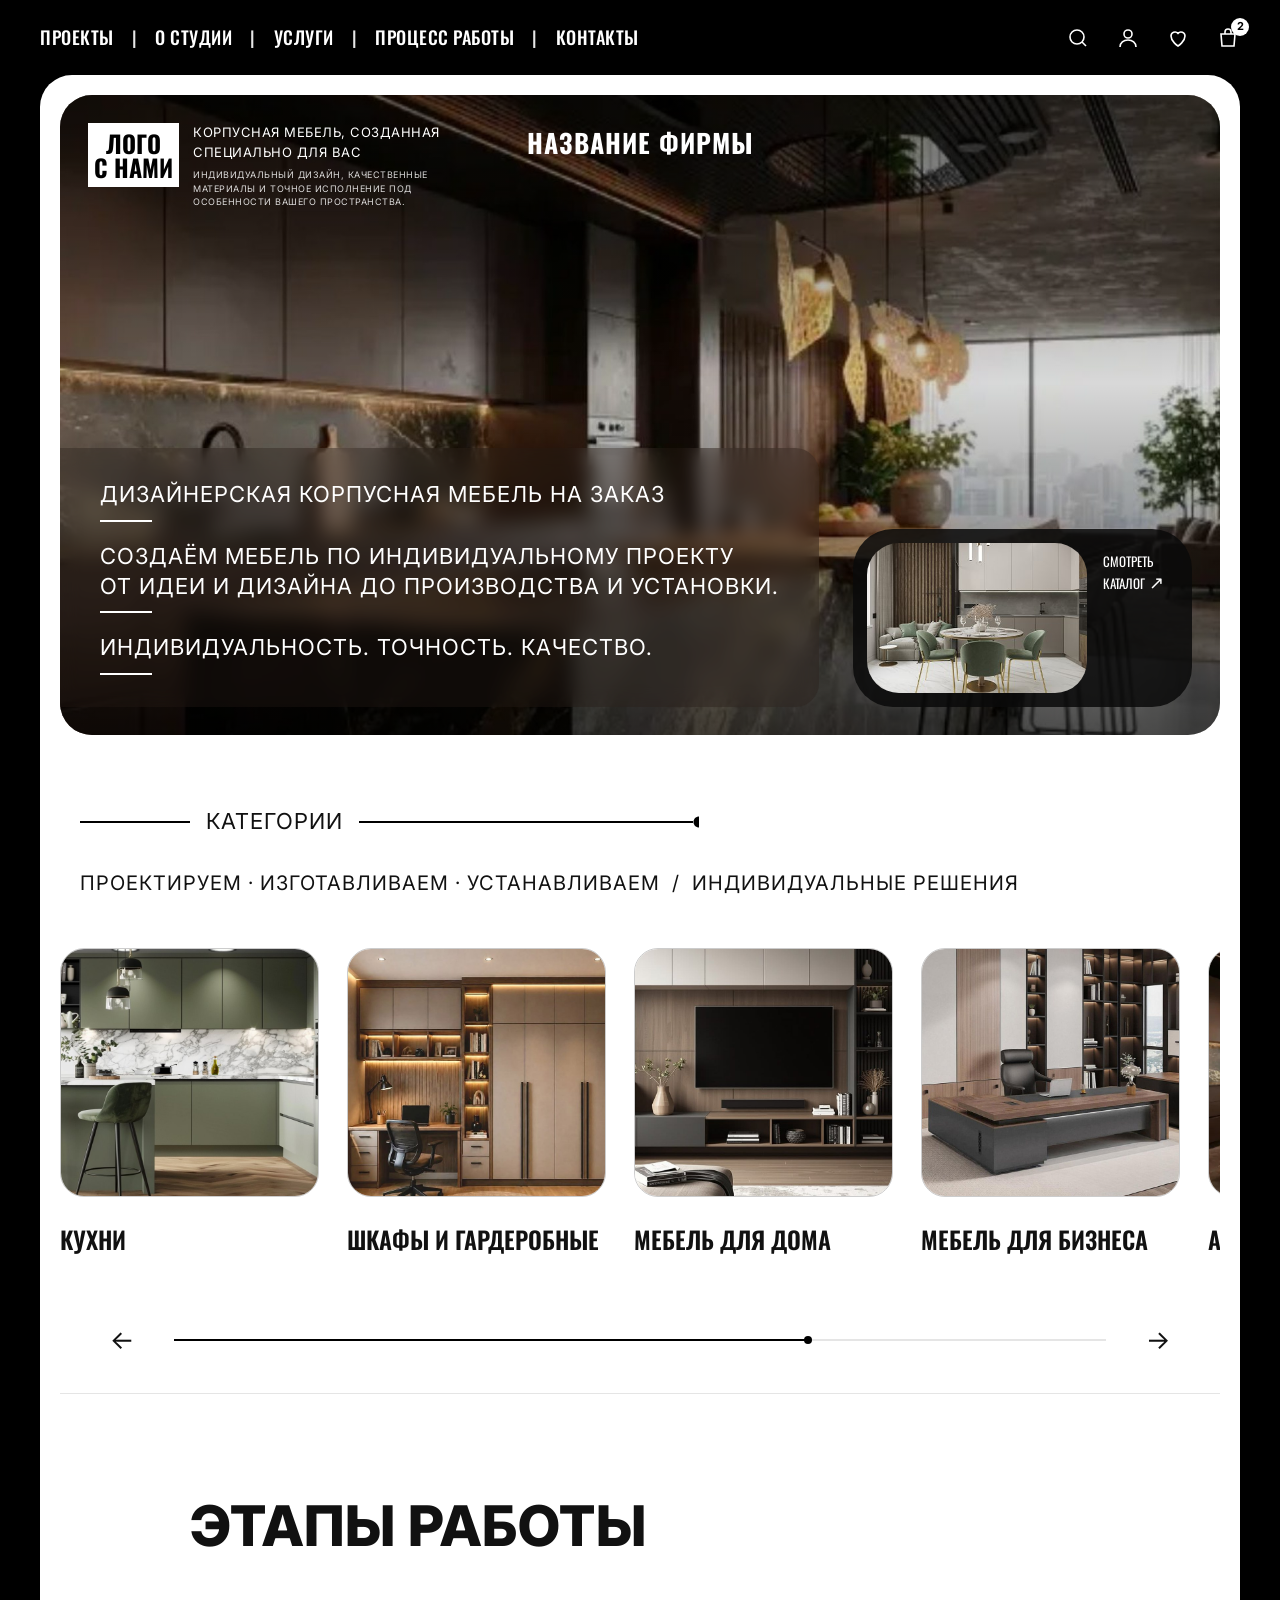
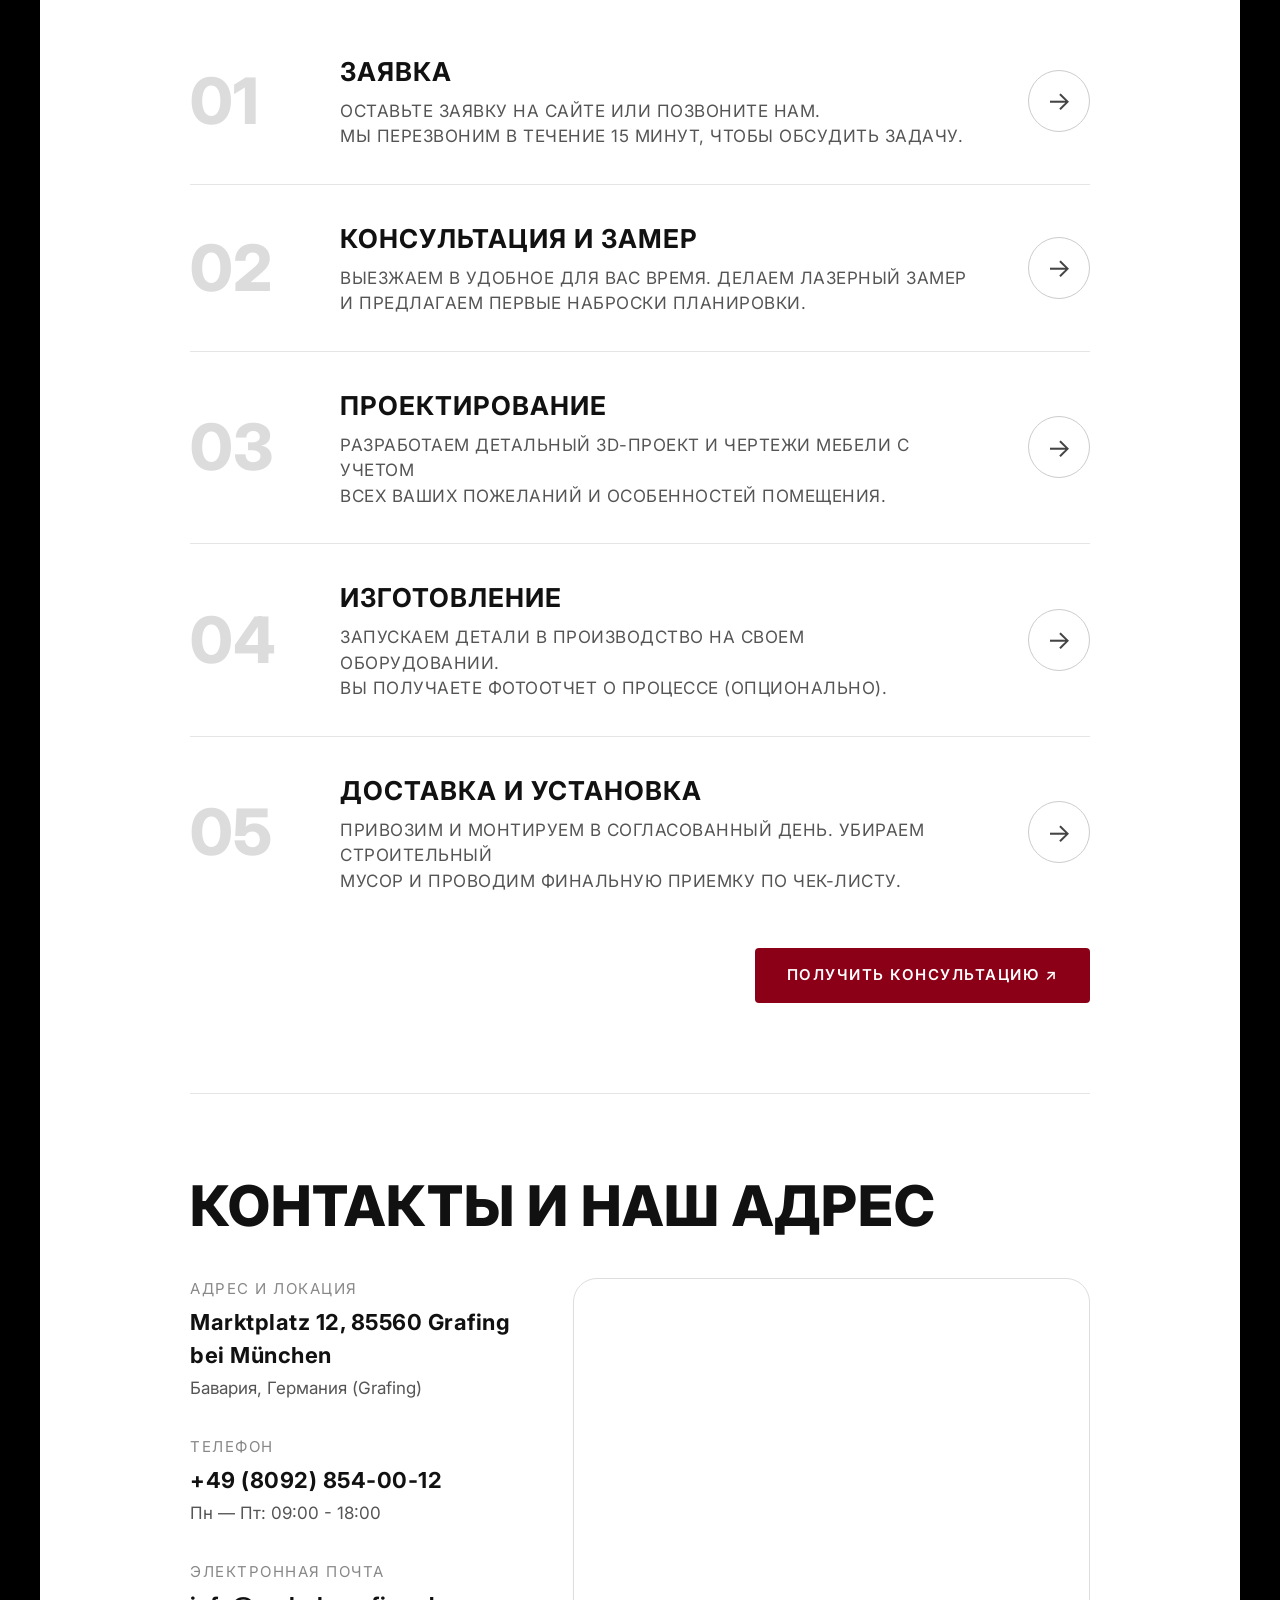
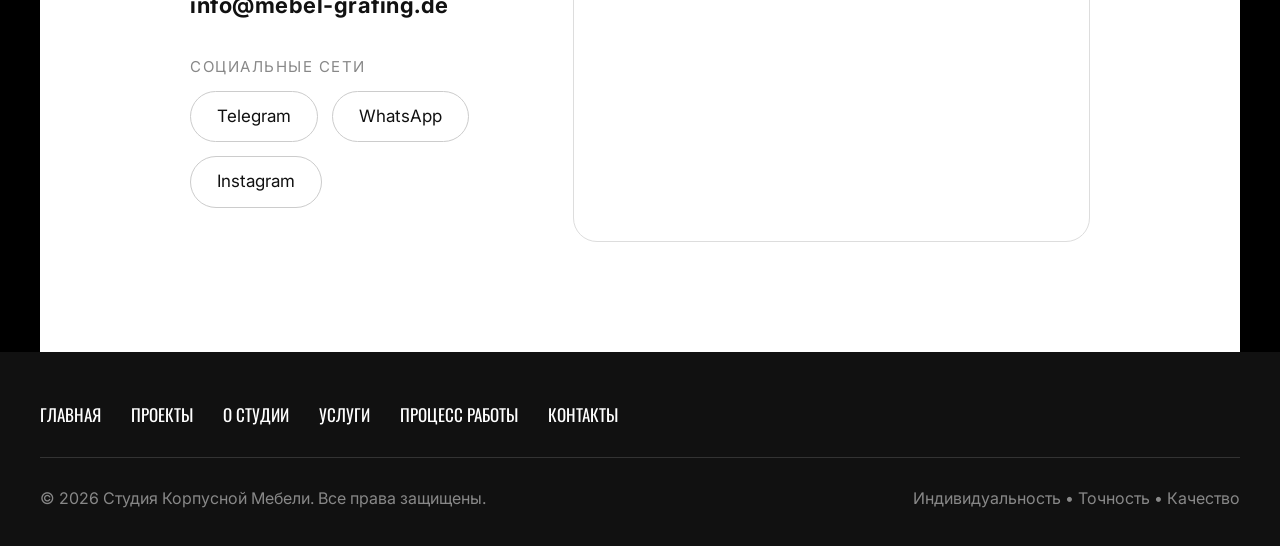
==== index.html @ b0513866 "first commit" ====
<!DOCTYPE html>
<html lang="ru">
<head>
    <meta charset="UTF-8">
    <meta name="viewport" content="width=device-width, initial-scale=1.0">
    <title>Корпусная мебель на заказ | Grafing bei München</title>
    <meta name="description" content="Дизайнерская корпусная мебель на заказ: кухни, шкафы, гардеробные, мебель для дома и бизнеса. Grafing bei München.">

    <link rel="preconnect" href="https://fonts.googleapis.com">
    <link rel="preconnect" href="https://fonts.gstatic.com" crossorigin>
    <link href="https://fonts.googleapis.com/css2?family=Inter:wght@300;400;500;600;700;800&family=Oswald:wght@500;600;700&display=swap" rel="stylesheet">
    <link rel="stylesheet" href="css/style.css">
</head>
<body>

    <!-- ================= ШАПКА ================= -->
    <header class="site-header">
        <div class="site-header__inner">
            <button class="burger" aria-label="Меню"><span></span><span></span><span></span></button>
            <nav class="nav">
                <a href="projects.html">Проекты</a>
                <a href="about.html">О студии</a>
                <a href="services.html">Услуги</a>
                <a href="process.html">Процесс работы</a>
                <a href="contacts.html">Контакты</a>
            </nav>
            <div class="header-icons">
                <a href="#" aria-label="Поиск"><svg viewBox="0 0 24 24" fill="none" stroke="currentColor" stroke-width="1.6"><circle cx="11" cy="11" r="7"/><path d="m20 20-4-4"/></svg></a>
                <a href="#" aria-label="Профиль"><svg viewBox="0 0 24 24" fill="none" stroke="currentColor" stroke-width="1.6"><circle cx="12" cy="8" r="4"/><path d="M4 21c0-4.4 3.6-7 8-7s8 2.6 8 7"/></svg></a>
                <a href="#" aria-label="Избранное"><svg viewBox="0 0 24 24" fill="none" stroke="currentColor" stroke-width="1.6"><path d="M12 20s-7-4.4-7-10a4 4 0 0 1 7-2.6A4 4 0 0 1 19 10c0 5.6-7 10-7 10Z"/></svg></a>
                <a href="#" aria-label="Корзина"><svg viewBox="0 0 24 24" fill="none" stroke="currentColor" stroke-width="1.6"><path d="M5 8h14l-1 12H6L5 8Z"/><path d="M9 8V6a3 3 0 0 1 6 0v2"/></svg><span class="cart-badge">2</span></a>
            </div>
        </div>
    </header>

    <main class="page">
        <div class="page__inner">

            <!-- ================= ГЛАВНЫЙ ЭКРАН ================= -->
            <section class="hero">
                <div class="hero__top">
                    <div class="brand">
                        <div class="logo">Лого<br>с нами</div>
                        <div class="brand__text">
                            Корпусная мебель, созданная специально для вас
                            <small>Индивидуальный дизайн, качественные материалы и точное исполнение под особенности вашего пространства.</small>
                        </div>
                    </div>
                    <div class="company-name">Название фирмы</div>
                    <div></div>
                </div>

                <div class="hero__bottom">
                    <div class="hero__glass">
                        <p>Дизайнерская корпусная мебель на заказ</p>
                        <p>Создаём мебель по индивидуальному проекту<br>от идеи и дизайна до производства и установки.</p>
                        <p>Индивидуальность. Точность. Качество.</p>
                    </div>

                    <a href="projects.html" class="catalog-card">
                        <img src="images/catalog-thumb.jpg" alt="Пример интерьера">
                        <span>Смотреть<br>каталог</span>
                    </a>
                </div>
            </section>

            <!-- ================= КАТЕГОРИИ ================= -->
            <section class="categories" data-slider>
                <div class="categories__head">
                    <div class="categories__label">Категории</div>
                    <div class="categories__slogan">Проектируем · изготавливаем · устанавливаем &nbsp;/&nbsp; индивидуальные решения</div>
                </div>

                <div class="slider">
                    <a href="services.html#kitchens" class="cat-card">
                        <img src="images/cat-kitchens.jpg" alt="Кухни">
                        <h3>Кухни</h3>
                    </a>
                    <a href="services.html#wardrobes" class="cat-card">
                        <img src="images/cat-wardrobes.jpg" alt="Шкафы и гардеробные">
                        <h3>Шкафы и гардеробные</h3>
                    </a>
                    <a href="services.html#home" class="cat-card">
                        <img src="images/cat-home.jpg" alt="Мебель для дома">
                        <h3>Мебель для дома</h3>
                    </a>
                    <a href="services.html#business" class="cat-card">
                        <img src="images/cat-business.jpg" alt="Мебель для бизнеса">
                        <h3>Мебель для бизнеса</h3>
                    </a>
                    <a href="services.html#kitchens" class="cat-card">
                        <img src="images/kitchen-premium.jpg" alt="Авторские кухни">
                        <h3>Авторские кухни</h3>
                    </a>
                    <a href="services.html#wardrobes" class="cat-card">
                        <img src="images/wardrobe-premium.jpg" alt="Гардеробные системы">
                        <h3>Гардеробные системы</h3>
                    </a>
                </div>

                <div class="slider-controls">
                    <button data-prev aria-label="Назад">&larr;</button>
                    <div class="slider-progress"><div class="slider-progress__bar"></div></div>
                    <button data-next aria-label="Вперёд">&rarr;</button>
                </div>
            </section>

            <!-- ================= ЭТАПЫ РАБОТЫ ================= -->
            <section class="steps">
                <h2 class="steps__title">Этапы работы</h2>

                <ol class="steps__list">
                    <li class="step">
                        <button class="step__head">
                            <span class="step__num">01</span>
                            <span class="step__info">
                                <span class="step__title">Заявка</span>
                                <span class="step__text">Оставьте заявку на сайте или позвоните нам.<br>Мы перезвоним в течение 15 минут, чтобы обсудить задачу.</span>
                            </span>
                            <span class="step__arrow">&rarr;</span>
                        </button>
                        <div class="step__more">Уточним, какая мебель нужна, примерные размеры, сроки и бюджет. Можно сразу прислать фото помещения или эскиз.</div>
                    </li>
                    <li class="step">
                        <button class="step__head">
                            <span class="step__num">02</span>
                            <span class="step__info">
                                <span class="step__title">Консультация и замер</span>
                                <span class="step__text">Выезжаем в удобное для вас время. Делаем лазерный замер<br>и предлагаем первые наброски планировки.</span>
                            </span>
                            <span class="step__arrow">&rarr;</span>
                        </button>
                        <div class="step__more">Дизайнер покажет образцы материалов, фасадов и фурнитуры прямо на объекте.</div>
                    </li>
                    <li class="step">
                        <button class="step__head">
                            <span class="step__num">03</span>
                            <span class="step__info">
                                <span class="step__title">Проектирование</span>
                                <span class="step__text">Разработаем детальный 3D-проект и чертежи мебели с учетом<br>всех ваших пожеланий и особенностей помещения.</span>
                            </span>
                            <span class="step__arrow">&rarr;</span>
                        </button>
                        <div class="step__more">Вы получаете визуализацию и точную смету. Стоимость фиксируется в договоре.</div>
                    </li>
                    <li class="step">
                        <button class="step__head">
                            <span class="step__num">04</span>
                            <span class="step__info">
                                <span class="step__title">Изготовление</span>
                                <span class="step__text">Запускаем детали в производство на своем оборудовании.<br>Вы получаете фотоотчет о процессе (опционально).</span>
                            </span>
                            <span class="step__arrow">&rarr;</span>
                        </button>
                        <div class="step__more">Контроль качества осуществляется на каждом этапе производства.</div>
                    </li>
                    <li class="step">
                        <button class="step__head">
                            <span class="step__num">05</span>
                            <span class="step__info">
                                <span class="step__title">Доставка и установка</span>
                                <span class="step__text">Привозим и монтируем в согласованный день. Убираем строительный<br>мусор и проводим финальную приемку по чек-листу.</span>
                            </span>
                            <span class="step__arrow">&rarr;</span>
                        </button>
                        <div class="step__more">После установки — гарантийное обслуживание и регулировка фурнитуры.</div>
                    </li>
                </ol>

                <div class="steps__cta">
                    <a href="#" class="btn" data-modal-open>Получить консультацию ↗</a>
                </div>
            </section>

            <!-- ================= КОНТАКТЫ ================= -->
            <section class="contacts-light">
                <h2 class="steps__title">Контакты и наш адрес</h2>

                <div class="contacts-grid">
                    <div>
                        <div class="contact-item">
                            <div class="contact-item__label">Адрес и локация</div>
                            <div class="contact-item__value">Marktplatz 12, 85560 Grafing bei München</div>
                            <div class="contact-item__sub">Бавария, Германия (Grafing)</div>
                        </div>
                        <div class="contact-item">
                            <div class="contact-item__label">Телефон</div>
                            <a href="tel:+498092854012" class="contact-item__value">+49 (8092) 854-00-12</a>
                            <div class="contact-item__sub">Пн — Пт: 09:00 - 18:00</div>
                        </div>
                        <div class="contact-item">
                            <div class="contact-item__label">Электронная почта</div>
                            <a href="mailto:info@mebel-grafing.de" class="contact-item__value">info@mebel-grafing.de</a>
                        </div>
                        <div class="contact-item">
                            <div class="contact-item__label">Социальные сети</div>
                            <div class="socials">
                                <a href="#" class="social-btn">Telegram</a>
                                <a href="#" class="social-btn">WhatsApp</a>
                                <a href="#" class="social-btn">Instagram</a>
                            </div>
                        </div>
                    </div>

                    <div class="map">
                        <iframe src="https://www.openstreetmap.org/export/embed.html?bbox=11.9580%2C48.0410%2C11.9800%2C48.0500&amp;layer=mapnik&amp;marker=48.0456%2C11.9690" title="Карта: Grafing bei München" loading="lazy"></iframe>
                    </div>
                </div>
            </section>

        </div>
    </main>

    <!-- ================= ПОДВАЛ ================= -->
    <footer class="site-footer">
        <div class="container">
            <nav class="site-footer__nav">
                <a href="index.html">Главная</a>
                <a href="projects.html">Проекты</a>
                <a href="about.html">О студии</a>
                <a href="services.html">Услуги</a>
                <a href="process.html">Процесс работы</a>
                <a href="contacts.html">Контакты</a>
            </nav>
            <div class="site-footer__bottom">
                <span>© <span data-year></span> Студия Корпусной Мебели. Все права защищены.</span>
                <span>Индивидуальность • Точность • Качество</span>
            </div>
        </div>
    </footer>

    <!-- ================= МОДАЛЬНОЕ ОКНО ================= -->
    <div class="modal" id="modal">
        <div class="modal__box">
            <button class="modal__close" aria-label="Закрыть">&times;</button>
            <h2>Получить консультацию</h2>
            <p>Оставьте контакты — перезвоним в течение 15 минут.</p>
            <form class="form">
                <input type="text" name="name" placeholder="Ваше имя" required>
                <input type="tel" name="phone" placeholder="Телефон" required>
                <textarea name="message" placeholder="Что хотите заказать?"></textarea>
                <button type="submit" class="btn">Отправить заявку</button>
                <div class="form__success">Спасибо! Мы скоро свяжемся с вами.</div>
                <div class="form__agree">Нажимая кнопку, вы соглашаетесь на обработку персональных данных.</div>
            </form>
        </div>
    </div>

    <script src="js/main.js"></script>
</body>
</html>
---- css/style.css ----
/* =========================================================
   Корпусная мебель на заказ — общие стили для всех страниц
   ========================================================= */

:root {
    --black: #000000;
    --dark: #111111;
    --dark-2: #1c1c1e;
    --white: #ffffff;
    --bg-light: #f8f8f8;
    --card-gray: #f3f3f3;
    --text: #111111;
    --text-muted: #555555;
    --text-light: #888888;
    --accent: #8b0016;
    --accent-hover: #a5001c;
    --border: #e5e5e5;
    --radius-xl: 32px;
    --radius-lg: 24px;
    --radius-md: 16px;
    --container: 1280px;
    --font-head: 'Oswald', sans-serif;
    --font-body: 'Inter', sans-serif;
}

*,
*::before,
*::after {
    box-sizing: border-box;
    margin: 0;
    padding: 0;
}

html {
    scroll-behavior: smooth;
}

body {
    background: var(--black);
    font-family: var(--font-body);
    color: var(--text);
    line-height: 1.5;
}

img {
    display: block;
    max-width: 100%;
}

a {
    color: inherit;
    text-decoration: none;
}

button {
    font: inherit;
    cursor: pointer;
    border: none;
    background: none;
    color: inherit;
}

.container {
    width: 100%;
    max-width: var(--container);
    margin: 0 auto;
    padding: 0 40px;
}

/* ---------- Общие элементы ---------- */

.eyebrow {
    display: block;
    font-size: 13px;
    font-weight: 600;
    letter-spacing: 3px;
    text-transform: uppercase;
    color: var(--accent);
    margin-bottom: 14px;
}

.title {
    font-family: var(--font-head);
    font-weight: 700;
    font-size: clamp(32px, 5vw, 56px);
    line-height: 1.1;
    text-transform: uppercase;
    margin-bottom: 40px;
}

.title--sm {
    font-size: clamp(28px, 4vw, 42px);
}

.lead {
    font-size: 18px;
    color: var(--text-muted);
    max-width: 640px;
    margin-bottom: 32px;
}

.btn {
    display: inline-flex;
    align-items: center;
    gap: 10px;
    background: var(--accent);
    color: var(--white);
    padding: 16px 32px;
    font-weight: 600;
    font-size: 15px;
    letter-spacing: 1.5px;
    text-transform: uppercase;
    border-radius: 4px;
    transition: background 0.2s;
}

.btn:hover {
    background: var(--accent-hover);
}

.btn--outline {
    background: transparent;
    border: 1px solid currentColor;
}

.btn--outline:hover {
    background: var(--white);
    color: var(--black);
}

.section {
    padding: 90px 0;
}

.section--light {
    background: var(--bg-light);
}

.section--dark {
    background: var(--dark);
    color: var(--white);
}

.check-list {
    list-style: none;
    display: flex;
    flex-direction: column;
    gap: 14px;
    margin-bottom: 32px;
}

.check-list li {
    position: relative;
    padding-left: 34px;
    font-weight: 600;
    font-size: 17px;
}

.check-list li::before {
    content: '';
    position: absolute;
    left: 2px;
    top: 4px;
    width: 14px;
    height: 8px;
    border-left: 2.5px solid var(--accent);
    border-bottom: 2.5px solid var(--accent);
    transform: rotate(-45deg);
}

.info-bar {
    display: flex;
    justify-content: space-between;
    align-items: center;
    gap: 20px;
    flex-wrap: wrap;
    padding: 26px 40px;
    border-radius: var(--radius-md);
    background: var(--card-gray);
    font-weight: 600;
    font-size: 17px;
}

.info-bar span:last-child {
    color: var(--accent);
    text-transform: uppercase;
}

/* =========================================================
   ШАПКА
   ========================================================= */

.site-header {
    position: sticky;
    top: 0;
    z-index: 100;
    background: var(--black);
    color: var(--white);
}

.site-header__inner {
    max-width: 1920px;
    margin: 0 auto;
    padding: 20px 40px;
    display: flex;
    align-items: center;
    justify-content: space-between;
}

.nav {
    display: flex;
    align-items: center;
    font-family: var(--font-head);
    font-size: 18px;
    font-weight: 500;
    letter-spacing: 0.5px;
    text-transform: uppercase;
}

.nav a {
    position: relative;
    padding: 4px 0;
    transition: opacity 0.2s;
}

.nav a:not(:last-child)::after {
    content: '|';
    margin: 0 18px;
    opacity: 0.9;
}

.nav a:hover {
    opacity: 0.7;
}

.nav a.is-active {
    color: #ff4b5c;
}

.header-icons {
    display: flex;
    align-items: center;
    gap: 26px;
}

.header-icons a {
    position: relative;
    display: flex;
    transition: opacity 0.2s;
}

.header-icons a:hover {
    opacity: 0.7;
}

.header-icons svg {
    width: 24px;
    height: 24px;
}

.cart-badge {
    position: absolute;
    top: -8px;
    right: -9px;
    width: 18px;
    height: 18px;
    border-radius: 50%;
    background: var(--white);
    color: var(--black);
    font-size: 11px;
    font-weight: 700;
    display: flex;
    align-items: center;
    justify-content: center;
}

.burger {
    display: none;
    width: 32px;
    height: 32px;
    flex-direction: column;
    justify-content: center;
    gap: 6px;
}

.burger span {
    display: block;
    height: 2px;
    background: var(--white);
    transition: transform 0.3s, opacity 0.3s;
}

.burger.is-open span:nth-child(1) { transform: translateY(8px) rotate(45deg); }
.burger.is-open span:nth-child(2) { opacity: 0; }
.burger.is-open span:nth-child(3) { transform: translateY(-8px) rotate(-45deg); }

/* =========================================================
   ОСНОВНОЙ КОНТЕЙНЕР (белая «карточка» на чёрном фоне)
   ========================================================= */

.page {
    background: var(--white);
    margin: 0 40px;
    border-radius: var(--radius-xl) var(--radius-xl) 0 0;
    overflow: hidden;
}

.page__inner {
    padding: 20px;
}

/* =========================================================
   ГЛАВНЫЙ ЭКРАН (index)
   ========================================================= */

.hero {
    position: relative;
    min-height: 640px;
    border-radius: var(--radius-xl);
    overflow: hidden;
    color: var(--white);
    background: url('../images/hero.jpg') center / cover no-repeat;
    display: flex;
    flex-direction: column;
    justify-content: space-between;
    padding: 28px;
}

.hero::before {
    content: '';
    position: absolute;
    inset: 0;
    background: linear-gradient(180deg, rgba(0, 0, 0, 0.55) 0%, rgba(0, 0, 0, 0.15) 45%, rgba(0, 0, 0, 0.7) 100%);
}

.hero > * {
    position: relative;
    z-index: 1;
}

.hero__top {
    display: grid;
    grid-template-columns: 1fr auto 1fr;
    align-items: start;
    gap: 20px;
}

.brand {
    display: flex;
    align-items: flex-start;
    gap: 14px;
}

.logo {
    flex-shrink: 0;
    background: var(--white);
    color: var(--black);
    font-family: var(--font-head);
    font-weight: 700;
    font-size: 24px;
    line-height: 1;
    padding: 8px 6px;
    text-align: center;
    text-transform: uppercase;
}

.brand__text {
    font-size: 13px;
    letter-spacing: 0.5px;
    text-transform: uppercase;
    max-width: 300px;
}

.brand__text small {
    display: block;
    margin-top: 6px;
    font-size: 9px;
    opacity: 0.85;
}

.company-name {
    font-family: var(--font-head);
    font-weight: 700;
    font-size: 26px;
    letter-spacing: 1px;
    text-transform: uppercase;
}

.hero__bottom {
    display: flex;
    justify-content: space-between;
    align-items: flex-end;
    gap: 30px;
}

.hero__glass {
    max-width: 760px;
    padding: 32px 40px;
    border-radius: 0 var(--radius-lg) var(--radius-lg) 0;
    margin-left: -28px;
    background: rgba(40, 30, 25, 0.35);
    backdrop-filter: blur(10px);
    -webkit-backdrop-filter: blur(10px);
}

.hero__glass p {
    font-size: clamp(16px, 1.8vw, 22px);
    letter-spacing: 1px;
    text-transform: uppercase;
    line-height: 1.35;
}

.hero__glass p + p {
    margin-top: 20px;
}

.hero__glass p::after {
    content: '';
    display: block;
    width: 52px;
    height: 2px;
    background: var(--white);
    margin-top: 10px;
}

.catalog-card {
    display: flex;
    align-items: flex-start;
    gap: 16px;
    padding: 14px;
    border-radius: 40px;
    background: rgba(10, 10, 10, 0.85);
    transition: transform 0.3s;
}

.catalog-card:hover {
    transform: translateY(-4px);
}

.catalog-card img {
    width: 220px;
    height: 150px;
    object-fit: cover;
    border-radius: 32px;
}

.catalog-card span {
    font-family: var(--font-head);
    font-size: 13px;
    text-transform: uppercase;
    line-height: 1.3;
    padding: 10px 14px 0 0;
}

.catalog-card span::after {
    content: ' ↗';
    font-size: 18px;
}

/* =========================================================
   КАТЕГОРИИ + СЛАЙДЕР
   ========================================================= */

.categories {
    padding: 70px 0 40px;
}

.categories__head {
    display: flex;
    align-items: center;
    justify-content: space-between;
    gap: 30px;
    flex-wrap: wrap;
    margin-bottom: 50px;
    padding: 0 20px;
}

.categories__label {
    display: flex;
    align-items: center;
    gap: 16px;
    font-size: 22px;
    letter-spacing: 1px;
    text-transform: uppercase;
}

.categories__label::before,
.categories__label::after {
    content: '';
    height: 2px;
    background: var(--black);
}

.categories__label::before { width: 110px; }
.categories__label::after {
    width: 340px;
    background: radial-gradient(circle at right, var(--black) 5px, transparent 6px) right center / 12px 12px no-repeat,
                linear-gradient(var(--black), var(--black)) left center / calc(100% - 6px) 2px no-repeat;
    height: 12px;
}

.categories__slogan {
    font-size: 20px;
    letter-spacing: 1px;
    text-transform: uppercase;
}

.slider {
    display: grid;
    grid-auto-flow: column;
    grid-auto-columns: calc((100% - 3 * 28px) / 4);
    gap: 28px;
    overflow-x: auto;
    scroll-snap-type: x mandatory;
    scrollbar-width: none;
    padding: 0 20px 10px;
}

.slider::-webkit-scrollbar {
    display: none;
}

.cat-card {
    scroll-snap-align: start;
    transition: transform 0.3s;
}

.cat-card:hover {
    transform: translateY(-6px);
}

.cat-card img {
    width: 100%;
    aspect-ratio: 1 / 0.96;
    object-fit: cover;
    border-radius: var(--radius-lg);
    border: 1px solid #ccc;
    margin-bottom: 24px;
}

.cat-card h3 {
    font-family: var(--font-head);
    font-weight: 600;
    font-size: 24px;
    text-transform: uppercase;
}

.slider-controls {
    display: flex;
    align-items: center;
    gap: 40px;
    margin: 60px 20px 0;
    padding: 0 30px;
}

.slider-controls button {
    font-size: 26px;
    line-height: 1;
    transition: opacity 0.2s;
}

.slider-controls button:hover {
    opacity: 0.6;
}

.slider-progress {
    position: relative;
    flex: 1;
    height: 2px;
    background: var(--border);
}

.slider-progress__bar {
    position: absolute;
    left: 0;
    top: 0;
    height: 2px;
    width: 10%;
    background: var(--black);
    transition: width 0.2s;
}

.slider-progress__bar::after {
    content: '';
    position: absolute;
    right: -4px;
    top: -3px;
    width: 8px;
    height: 8px;
    border-radius: 50%;
    background: var(--black);
}

/* =========================================================
   ЭТАПЫ РАБОТЫ — список (главная)
   ========================================================= */

.steps {
    border-top: 1px solid var(--border);
    padding: 90px 130px;
}

.steps__title {
    font-family: var(--font-body);
    font-weight: 800;
    font-size: clamp(32px, 4.5vw, 56px);
    letter-spacing: 1px;
    text-transform: uppercase;
    margin-bottom: 50px;
}

.steps__list {
    list-style: none;
}

.step {
    border-bottom: 1px solid var(--border);
}

.step:last-child {
    border-bottom: none;
}

.step__head {
    width: 100%;
    display: flex;
    align-items: center;
    gap: 60px;
    padding: 34px 0;
    text-align: left;
}

.step__num {
    flex-shrink: 0;
    width: 90px;
    font-weight: 800;
    font-size: 64px;
    line-height: 1;
    color: #dcdcdc;
    transition: color 0.3s;
}

.step__info {
    flex: 1;
}

.step__title {
    display: block;
    font-weight: 700;
    font-size: 26px;
    letter-spacing: 1px;
    text-transform: uppercase;
    margin-bottom: 8px;
}

.step__text {
    display: block;
    font-size: 17px;
    letter-spacing: 0.5px;
    color: var(--text-muted);
    text-transform: uppercase;
    max-width: 780px;
}

.step__arrow {
    flex-shrink: 0;
    width: 62px;
    height: 62px;
    border: 1px solid #ccc;
    border-radius: 50%;
    display: flex;
    align-items: center;
    justify-content: center;
    font-size: 26px;
    color: #444;
    transition: all 0.3s;
}

.step__more {
    max-height: 0;
    overflow: hidden;
    padding-left: 150px;
    color: var(--text-muted);
    font-size: 16px;
    transition: max-height 0.4s ease, padding 0.4s ease;
}

.step.is-open .step__more {
    max-height: 200px;
    padding-bottom: 30px;
}

.step:hover .step__num,
.step.is-open .step__num {
    color: var(--accent);
}

.step:hover .step__arrow,
.step.is-open .step__arrow {
    background: var(--black);
    border-color: var(--black);
    color: var(--white);
}

.step.is-open .step__arrow {
    transform: rotate(90deg);
}

.steps__cta {
    display: flex;
    justify-content: flex-end;
    margin-top: 20px;
}

/* =========================================================
   КОНТАКТЫ + КАРТА (главная, светлая версия)
   ========================================================= */

.contacts-light {
    border-top: 1px solid var(--border);
    margin: 0 130px;
    padding: 70px 0 90px;
}

.contacts-light .steps__title {
    margin-bottom: 30px;
}

.contacts-grid {
    display: grid;
    grid-template-columns: 1fr 1.6fr;
    gap: 60px;
    align-items: stretch;
}

.contact-item {
    margin-bottom: 34px;
}

.contact-item__label {
    font-size: 15px;
    letter-spacing: 1.5px;
    text-transform: uppercase;
    color: var(--text-light);
    margin-bottom: 6px;
}

.contact-item__value {
    font-weight: 700;
    font-size: 22px;
    letter-spacing: 0.5px;
}

.contact-item__sub {
    font-size: 17px;
    color: var(--text-muted);
    margin-top: 4px;
}

.socials {
    display: flex;
    flex-wrap: wrap;
    gap: 14px;
    margin-top: 12px;
}

.social-btn {
    padding: 12px 26px;
    border: 1px solid #ccc;
    border-radius: 40px;
    font-size: 17px;
    transition: all 0.2s;
}

.social-btn:hover {
    background: var(--black);
    border-color: var(--black);
    color: var(--white);
}

.map {
    min-height: 420px;
    border-radius: var(--radius-lg);
    overflow: hidden;
    border: 1px solid #ddd;
}

.map iframe {
    width: 100%;
    height: 100%;
    min-height: 420px;
    border: 0;
    display: block;
}

/* =========================================================
   ВНУТРЕННИЕ СТРАНИЦЫ — шапка страницы
   ========================================================= */

.page-hero {
    position: relative;
    border-radius: var(--radius-xl);
    overflow: hidden;
    color: var(--white);
    padding: 120px 60px 70px;
    background: var(--dark) center / cover no-repeat;
}

.page-hero::before {
    content: '';
    position: absolute;
    inset: 0;
    background: linear-gradient(90deg, rgba(0, 0, 0, 0.85) 0%, rgba(0, 0, 0, 0.35) 100%);
}

.page-hero > * {
    position: relative;
}

.page-hero .title {
    margin-bottom: 18px;
}

.page-hero .eyebrow {
    color: #ff4b5c;
}

.breadcrumbs {
    font-size: 14px;
    letter-spacing: 1px;
    text-transform: uppercase;
    opacity: 0.75;
}

.breadcrumbs a:hover {
    text-decoration: underline;
}

/* =========================================================
   О СТУДИИ
   ========================================================= */

.features {
    display: grid;
    grid-template-columns: repeat(3, 1fr);
    gap: 40px;
    margin-bottom: 70px;
}

.feature {
    background: var(--card-gray);
    border-radius: var(--radius-lg);
    padding: 50px 50px 56px;
    transition: transform 0.3s, box-shadow 0.3s;
}

.feature:hover {
    transform: translateY(-6px);
    box-shadow: 0 20px 40px rgba(0, 0, 0, 0.08);
}

.feature svg {
    width: 52px;
    height: 52px;
    color: var(--accent);
    margin-bottom: 28px;
}

.feature h3 {
    font-family: var(--font-head);
    font-weight: 700;
    font-size: 30px;
    text-transform: uppercase;
    margin-bottom: 16px;
}

.feature p {
    font-size: 18px;
    color: var(--text-muted);
}

.info-bar--outline {
    background: #fafafa;
    border: 1px solid var(--border);
}

.info-bar--outline span:last-child {
    color: var(--text-muted);
    font-weight: 500;
}

.about-split {
    display: grid;
    grid-template-columns: 1fr 1fr;
    gap: 60px;
    align-items: center;
}

.about-split img {
    border-radius: var(--radius-lg);
    width: 100%;
    height: 520px;
    object-fit: cover;
}

/* Гарантии */
.guarantees {
    display: grid;
    grid-template-columns: repeat(3, 1fr);
    gap: 40px;
    margin-bottom: 70px;
}

.guarantee {
    border: 1px solid #ddd;
    border-radius: var(--radius-lg);
    padding: 50px;
    background: var(--white);
}

.guarantee__num {
    font-family: var(--font-head);
    font-weight: 700;
    font-size: 64px;
    line-height: 1.1;
    color: var(--accent);
    margin-bottom: 14px;
}

.guarantee h3 {
    font-family: var(--font-head);
    font-weight: 700;
    font-size: 28px;
    text-transform: uppercase;
    margin-bottom: 16px;
}

.guarantee p {
    font-size: 18px;
    color: var(--text-muted);
}

/* =========================================================
   УСЛУГИ — блоки «картинка + текст»
   ========================================================= */

.service {
    display: grid;
    grid-template-columns: 1fr 1fr;
    min-height: 640px;
    border-radius: var(--radius-xl);
    overflow: hidden;
    margin-bottom: 20px;
    background: var(--white);
    scroll-margin-top: 100px;
}

.service__img {
    width: 100%;
    height: 100%;
    object-fit: cover;
}

.service__body {
    padding: 80px 60px;
    display: flex;
    flex-direction: column;
    justify-content: center;
}

.service--reverse .service__img {
    order: -1;
}

.service .title {
    margin-bottom: 26px;
}

.service .lead {
    margin-bottom: 30px;
}

/* =========================================================
   ПРОЦЕСС — карточки этапов
   ========================================================= */

.process-cards {
    display: grid;
    grid-template-columns: repeat(5, 1fr);
    gap: 24px;
    margin-bottom: 60px;
}

.process-card {
    position: relative;
    background: var(--white);
    border-radius: var(--radius-md);
    padding: 40px 30px 36px;
    box-shadow: 0 6px 24px rgba(0, 0, 0, 0.05);
    border-top: 6px solid var(--black);
    transition: transform 0.3s, border-color 0.3s;
}

.process-card:hover,
.process-card:first-child {
    border-top-color: var(--accent);
}

.process-card:hover {
    transform: translateY(-6px);
}

.process-card__num {
    font-family: var(--font-head);
    font-weight: 700;
    font-size: 46px;
    line-height: 1;
    margin-bottom: 28px;
}

.process-card h3 {
    font-family: var(--font-head);
    font-weight: 700;
    font-size: 24px;
    text-transform: uppercase;
    margin-bottom: 14px;
}

.process-card p {
    font-size: 16px;
    color: var(--text-muted);
}

.process-note {
    text-align: center;
    font-size: 18px;
    color: var(--text-muted);
}

/* =========================================================
   ПРОЕКТЫ — фильтр и галерея
   ========================================================= */

.filters {
    display: flex;
    flex-wrap: wrap;
    gap: 12px;
    margin-bottom: 40px;
}

.filter-btn {
    padding: 12px 24px;
    border: 1px solid #ccc;
    border-radius: 40px;
    font-size: 15px;
    font-weight: 500;
    text-transform: uppercase;
    letter-spacing: 0.5px;
    transition: all 0.2s;
}

.filter-btn:hover,
.filter-btn.is-active {
    background: var(--black);
    border-color: var(--black);
    color: var(--white);
}

.projects-grid {
    display: grid;
    grid-template-columns: repeat(3, 1fr);
    gap: 30px;
}

.project {
    position: relative;
    border-radius: var(--radius-lg);
    overflow: hidden;
    aspect-ratio: 4 / 3.4;
    color: var(--white);
}

.project.is-hidden {
    display: none;
}

.project img {
    width: 100%;
    height: 100%;
    object-fit: cover;
    transition: transform 0.6s;
}

.project:hover img {
    transform: scale(1.06);
}

.project__caption {
    position: absolute;
    left: 0;
    right: 0;
    bottom: 0;
    padding: 60px 26px 24px;
    background: linear-gradient(180deg, transparent 0%, rgba(0, 0, 0, 0.8) 100%);
}

.project__tag {
    font-size: 12px;
    letter-spacing: 2px;
    text-transform: uppercase;
    opacity: 0.8;
}

.project__caption h3 {
    font-family: var(--font-head);
    font-size: 24px;
    text-transform: uppercase;
}

/* =========================================================
   КОНТАКТЫ — тёмная версия (страница контактов и подвал)
   ========================================================= */

.contacts-dark__head {
    display: flex;
    justify-content: space-between;
    align-items: flex-start;
    gap: 30px;
    flex-wrap: wrap;
    margin-bottom: 70px;
}

.contacts-dark__head .eyebrow {
    color: var(--accent);
}

.contacts-dark .contact-item__label {
    color: #aaa;
    letter-spacing: 3px;
}

.contacts-dark .contact-item__value {
    font-weight: 600;
    font-size: 30px;
}

.contacts-dark .contact-item__sub {
    color: #777;
    font-size: 20px;
}

.contacts-dark__grid {
    display: grid;
    grid-template-columns: 1fr 1fr;
    gap: 60px;
    align-items: start;
    margin-bottom: 60px;
}

.dark-card {
    background: var(--dark-2);
    border: 1px solid #2a2a2a;
    border-radius: var(--radius-lg);
    padding: 50px 56px;
}

.dark-card h3 {
    font-family: var(--font-head);
    font-weight: 700;
    font-size: 34px;
    text-transform: uppercase;
    margin-bottom: 20px;
}

.dark-card p {
    color: #aaa;
    font-size: 18px;
    margin-bottom: 30px;
}

.dark-card .social-btn {
    background: #2a2a2c;
    border-color: #3a3a3c;
    color: var(--white);
    font-weight: 600;
}

.dark-card .social-btn:hover {
    background: var(--white);
    color: var(--black);
}

.contacts-dark .map {
    border-color: #2a2a2a;
}

/* ---------- Форма ---------- */

.form {
    display: grid;
    gap: 16px;
}

.form input,
.form textarea,
.form select {
    width: 100%;
    padding: 16px 18px;
    font: inherit;
    font-size: 16px;
    border-radius: 10px;
    border: 1px solid #ccc;
    background: var(--white);
    color: var(--text);
}

.form textarea {
    resize: vertical;
    min-height: 110px;
}

.form input:focus,
.form textarea:focus,
.form select:focus {
    outline: 2px solid var(--accent);
    outline-offset: 1px;
}

.dark-card .form input,
.dark-card .form textarea,
.dark-card .form select {
    background: #2a2a2c;
    border-color: #3a3a3c;
    color: var(--white);
}

.form__agree {
    font-size: 13px;
    color: var(--text-light);
}

.form__success {
    display: none;
    padding: 16px 18px;
    border-radius: 10px;
    background: #e9f7ee;
    color: #146c2e;
    font-weight: 600;
}

.form.is-sent .form__success {
    display: block;
}

/* =========================================================
   ПОДВАЛ
   ========================================================= */

.site-footer {
    background: var(--dark);
    color: #888;
    font-size: 16px;
}

.site-footer__nav {
    display: flex;
    flex-wrap: wrap;
    gap: 10px 30px;
    font-family: var(--font-head);
    font-size: 17px;
    text-transform: uppercase;
    color: var(--white);
    padding: 50px 0 30px;
}

.site-footer__nav a:hover {
    color: #ff4b5c;
}

.site-footer__bottom {
    display: flex;
    justify-content: space-between;
    flex-wrap: wrap;
    gap: 10px;
    border-top: 1px solid #333;
    padding: 28px 0 36px;
}

/* =========================================================
   МОДАЛЬНОЕ ОКНО «ПОЛУЧИТЬ КОНСУЛЬТАЦИЮ»
   ========================================================= */

.modal {
    position: fixed;
    inset: 0;
    z-index: 200;
    display: flex;
    align-items: center;
    justify-content: center;
    padding: 20px;
    background: rgba(0, 0, 0, 0.7);
    opacity: 0;
    visibility: hidden;
    transition: opacity 0.3s, visibility 0.3s;
}

.modal.is-open {
    opacity: 1;
    visibility: visible;
}

.modal__box {
    position: relative;
    width: 100%;
    max-width: 520px;
    max-height: 100%;
    overflow-y: auto;
    background: var(--white);
    border-radius: var(--radius-lg);
    padding: 48px 40px 40px;
    transform: translateY(20px);
    transition: transform 0.3s;
}

.modal.is-open .modal__box {
    transform: none;
}

.modal__close {
    position: absolute;
    top: 16px;
    right: 20px;
    font-size: 32px;
    line-height: 1;
    color: #888;
}

.modal__close:hover {
    color: var(--black);
}

.modal h2 {
    font-family: var(--font-head);
    font-size: 32px;
    text-transform: uppercase;
    margin-bottom: 10px;
}

.modal p {
    color: var(--text-muted);
    margin-bottom: 24px;
}

/* =========================================================
   АДАПТИВ
   ========================================================= */

@media (max-width: 1200px) {
    .steps { padding: 70px 40px; }
    .contacts-light { margin: 0 40px; }
    .process-cards { grid-template-columns: repeat(3, 1fr); }
    .slider { grid-auto-columns: calc((100% - 2 * 28px) / 3); }
}

@media (max-width: 1024px) {
    .burger { display: flex; }

    .nav {
        position: fixed;
        top: 72px;
        left: 0;
        right: 0;
        flex-direction: column;
        align-items: flex-start;
        gap: 6px;
        padding: 20px 40px 30px;
        background: var(--black);
        font-size: 22px;
        border-top: 1px solid #222;
        opacity: 0;
        visibility: hidden;
        transform: translateY(-10px);
        transition: opacity 0.3s, transform 0.3s, visibility 0.3s;
    }

    .nav.is-open { opacity: 1; visibility: visible; transform: none; }
    .nav a:not(:last-child)::after { display: none; }

    .site-header__inner { gap: 20px; }
    .header-icons { margin-left: auto; }

    .page { margin: 0 16px; }

    .features,
    .guarantees { grid-template-columns: 1fr; gap: 24px; }

    .about-split,
    .service,
    .contacts-grid,
    .contacts-dark__grid { grid-template-columns: 1fr; }

    .service--reverse .service__img { order: 0; }
    .service__img { max-height: 420px; }
    .service__body { padding: 50px 30px; }

    .projects-grid { grid-template-columns: repeat(2, 1fr); }

    .hero__top { grid-template-columns: 1fr; }
    .hero__bottom { flex-direction: column; align-items: flex-start; }
    .company-name { order: -1; }
}

@media (max-width: 700px) {
    .container { padding: 0 20px; }
    .site-header__inner { padding: 16px 20px; }
    .header-icons { gap: 16px; }
    .header-icons svg { width: 20px; height: 20px; }
    .nav { top: 62px; padding: 20px; }

    .page { margin: 0; border-radius: 20px 20px 0 0; }
    .page__inner { padding: 10px; }

    .section { padding: 60px 0; }

    .hero { min-height: 560px; padding: 20px; border-radius: 20px; }
    .hero__glass { margin-left: -20px; padding: 24px; }
    .catalog-card img { width: 140px; height: 100px; }
    .brand__text { display: none; }

    .categories__label::after { width: 100px; }
    .categories__label::before { width: 40px; }
    .categories__slogan { font-size: 14px; }
    .slider { grid-auto-columns: 78%; }

    .steps { padding: 50px 16px; }
    .step__head { gap: 16px; padding: 24px 0; }
    .step__num { width: 48px; font-size: 34px; }
    .step__title { font-size: 18px; }
    .step__text { font-size: 13px; }
    .step__arrow { width: 40px; height: 40px; font-size: 18px; }
    .step__more { padding-left: 64px; font-size: 14px; }

    .contacts-light { margin: 0 16px; padding: 50px 0; }
    .contact-item__value { font-size: 18px; }
    .contacts-dark .contact-item__value { font-size: 22px; }

    .page-hero { padding: 80px 24px 40px; border-radius: 20px; }

    .process-cards { grid-template-columns: 1fr; }
    .projects-grid { grid-template-columns: 1fr; }

    .feature, .guarantee { padding: 36px 28px; }
    .dark-card { padding: 34px 24px; }
    .info-bar { padding: 22px 24px; font-size: 15px; }
    .modal__box { padding: 44px 22px 28px; }
}
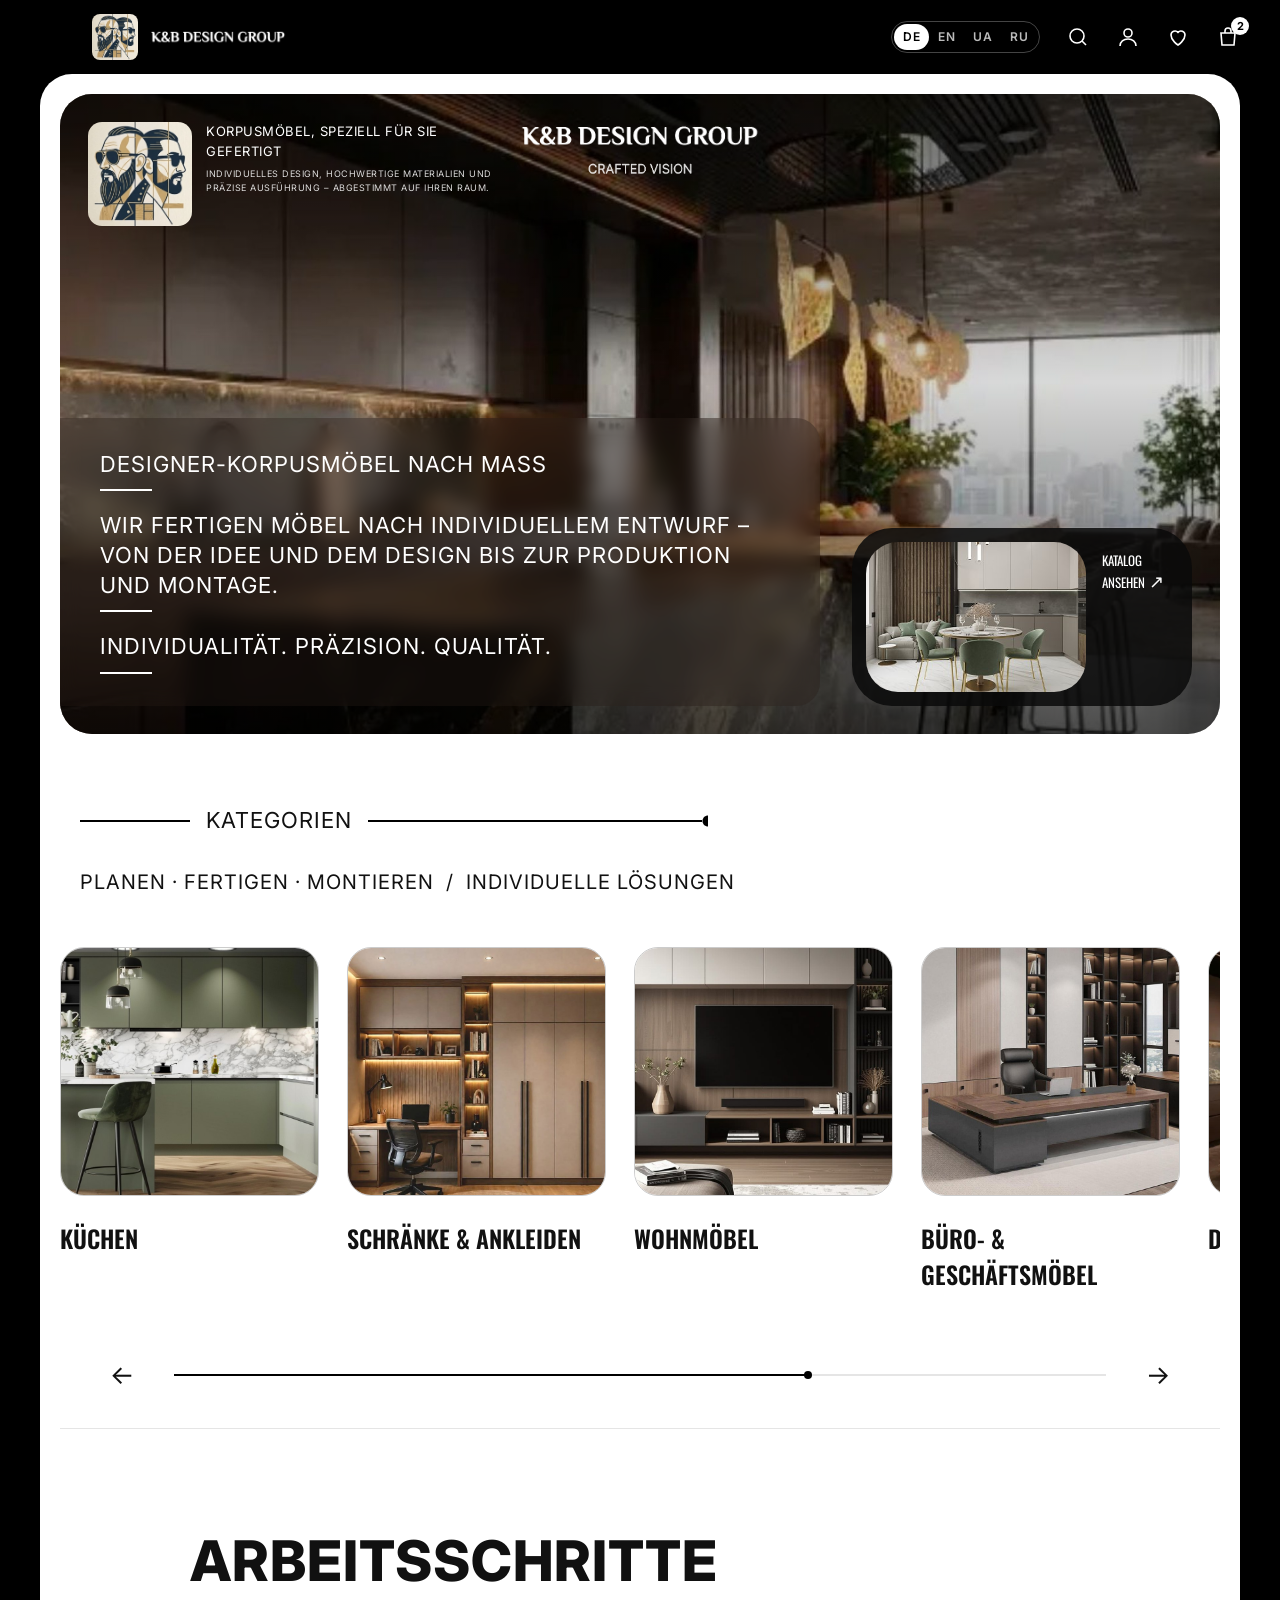
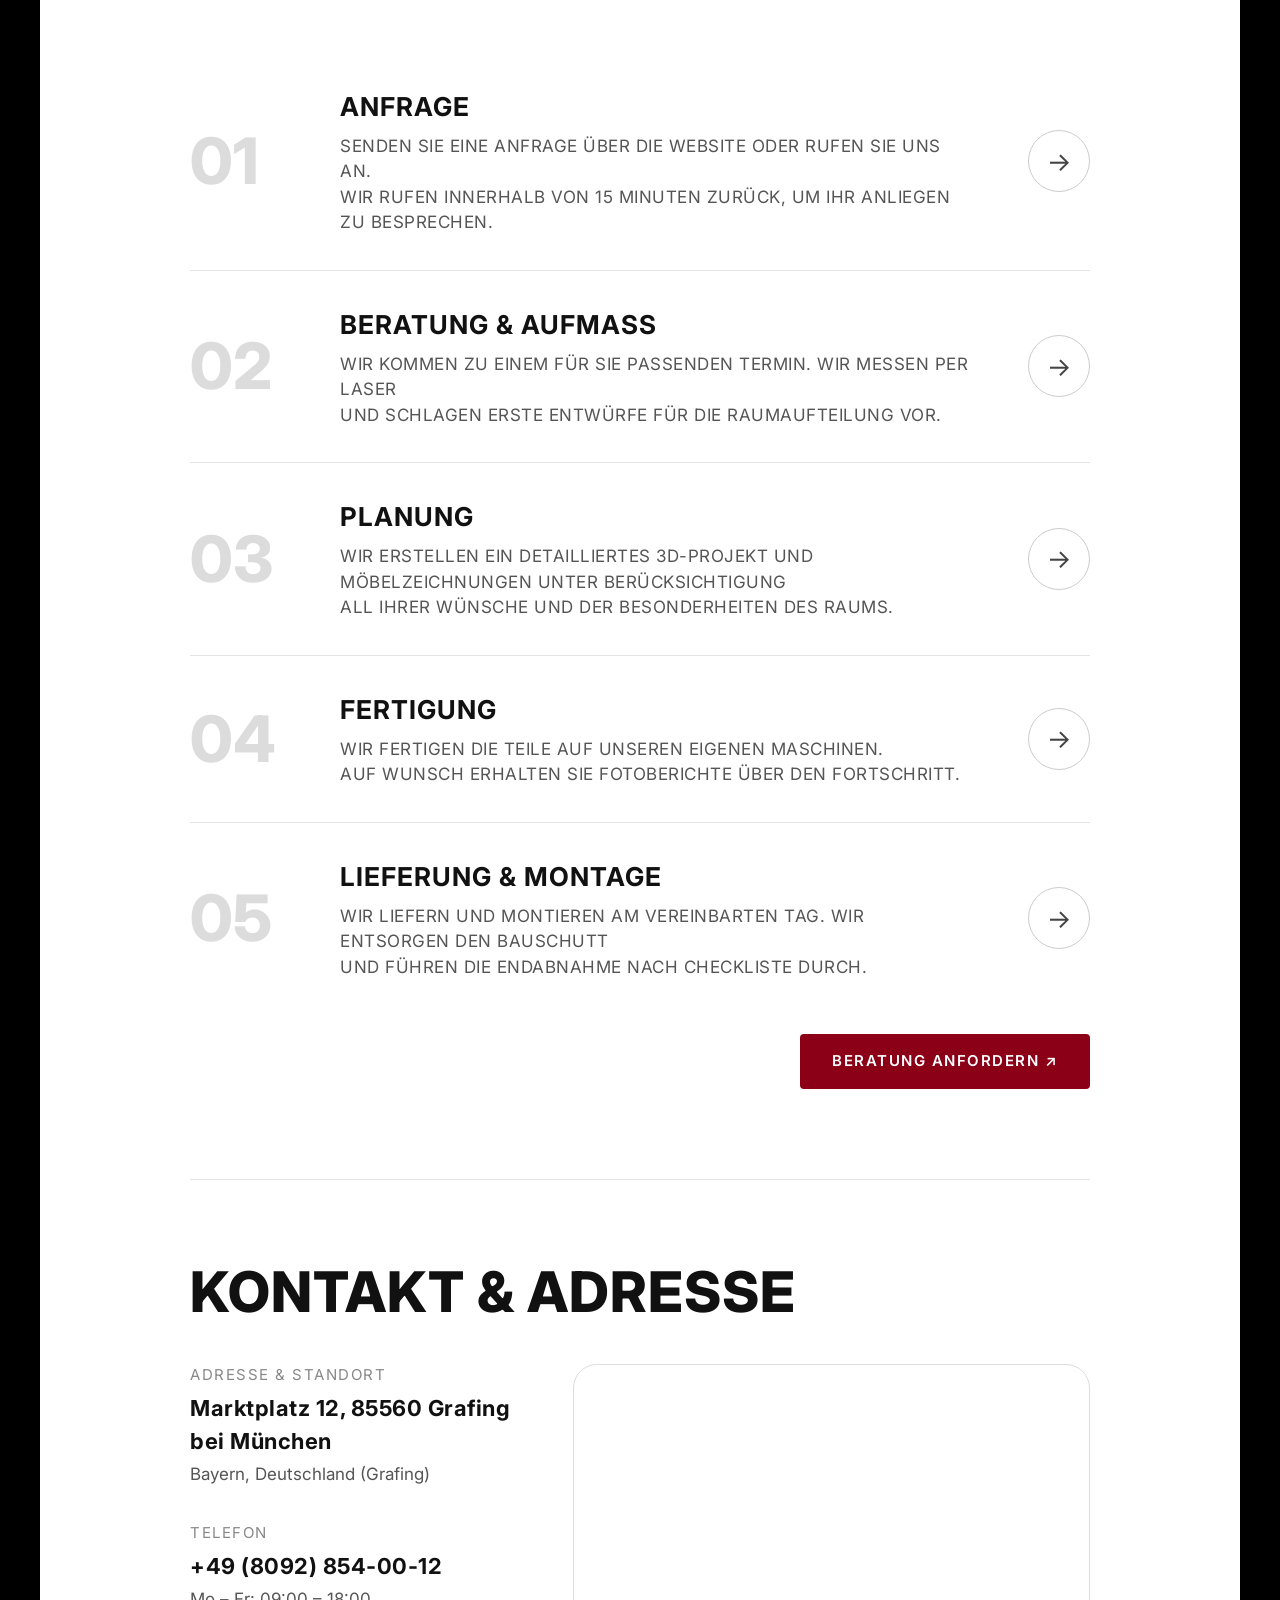
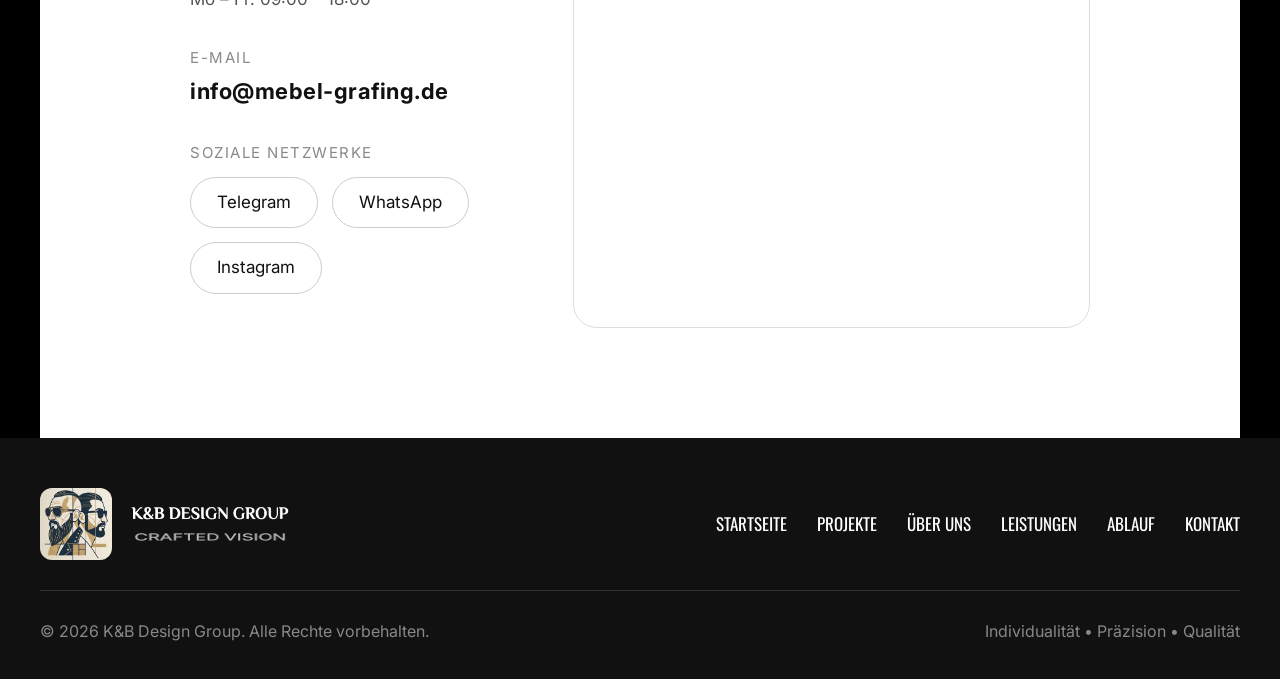
==== commit 6c3b2da4: "добавил лого, исправил слайдер, добавил главная в хедер, добавил многоязычность" ====
--- a/index.html
+++ b/index.html
@@ -1,10 +1,11 @@
 <!DOCTYPE html>
-<html lang="ru">
+<html lang="de">
 <head>
     <meta charset="UTF-8">
     <meta name="viewport" content="width=device-width, initial-scale=1.0">
-    <title>Корпусная мебель на заказ | Grafing bei München</title>
-    <meta name="description" content="Дизайнерская корпусная мебель на заказ: кухни, шкафы, гардеробные, мебель для дома и бизнеса. Grafing bei München.">
+    <title data-i18n="meta.index.title">K&amp;B Design Group | Korpusmöbel nach Maß in Grafing bei München</title>
+    <meta name="description" content="Designer-Korpusmöbel nach Maß: Küchen, Schränke, Ankleiden, Möbel für Zuhause und Unternehmen. Grafing bei München." data-i18n-content="meta.index.desc">
+    <link rel="icon" type="image/png" href="images/logo/favicon.png">
 
     <link rel="preconnect" href="https://fonts.googleapis.com">
     <link rel="preconnect" href="https://fonts.gstatic.com" crossorigin>
@@ -16,19 +17,37 @@
     <!-- ================= ШАПКА ================= -->
     <header class="site-header">
         <div class="site-header__inner">
-            <button class="burger" aria-label="Меню"><span></span><span></span><span></span></button>
+            <button class="burger" aria-label="Menü" data-i18n-aria="aria.menu"><span></span><span></span><span></span></button>
+
+            <a href="index.html" class="header-logo" aria-label="Zur Startseite" data-i18n-aria="aria.homeLogo">
+                <img class="header-logo__emblem" src="images/logo/logo-emblem.jpg" alt="K&amp;B Design Group">
+                <img class="header-logo__name" src="images/logo/logo-name-white.png" alt="K&amp;B Design Group">
+            </a>
+
             <nav class="nav">
-                <a href="projects.html">Проекты</a>
-                <a href="about.html">О студии</a>
-                <a href="services.html">Услуги</a>
-                <a href="process.html">Процесс работы</a>
-                <a href="contacts.html">Контакты</a>
+                <a href="index.html" data-i18n="nav.home">Startseite</a>
+                <a href="projects.html" data-i18n="nav.projects">Projekte</a>
+                <a href="about.html" data-i18n="nav.about">Über uns</a>
+                <a href="services.html" data-i18n="nav.services">Leistungen</a>
+                <a href="process.html" data-i18n="nav.process">Ablauf</a>
+                <a href="contacts.html" data-i18n="nav.contacts">Kontakt</a>
             </nav>
-            <div class="header-icons">
-                <a href="#" aria-label="Поиск"><svg viewBox="0 0 24 24" fill="none" stroke="currentColor" stroke-width="1.6"><circle cx="11" cy="11" r="7"/><path d="m20 20-4-4"/></svg></a>
-                <a href="#" aria-label="Профиль"><svg viewBox="0 0 24 24" fill="none" stroke="currentColor" stroke-width="1.6"><circle cx="12" cy="8" r="4"/><path d="M4 21c0-4.4 3.6-7 8-7s8 2.6 8 7"/></svg></a>
-                <a href="#" aria-label="Избранное"><svg viewBox="0 0 24 24" fill="none" stroke="currentColor" stroke-width="1.6"><path d="M12 20s-7-4.4-7-10a4 4 0 0 1 7-2.6A4 4 0 0 1 19 10c0 5.6-7 10-7 10Z"/></svg></a>
-                <a href="#" aria-label="Корзина"><svg viewBox="0 0 24 24" fill="none" stroke="currentColor" stroke-width="1.6"><path d="M5 8h14l-1 12H6L5 8Z"/><path d="M9 8V6a3 3 0 0 1 6 0v2"/></svg><span class="cart-badge">2</span></a>
+
+            <div class="header-right">
+                <!-- Переключатель языков: data-lang = код языка из js/i18n.js -->
+                <div class="lang-switch" role="group" aria-label="Sprache wählen" data-i18n-aria="aria.lang">
+                    <button data-lang="de" class="is-active">DE</button>
+                    <button data-lang="en">EN</button>
+                    <button data-lang="uk">UA</button>
+                    <button data-lang="ru">RU</button>
+                </div>
+
+                <div class="header-icons">
+                    <a href="#" aria-label="Suche" data-i18n-aria="aria.search"><svg viewBox="0 0 24 24" fill="none" stroke="currentColor" stroke-width="1.6"><circle cx="11" cy="11" r="7"/><path d="m20 20-4-4"/></svg></a>
+                    <a href="#" aria-label="Profil" data-i18n-aria="aria.profile"><svg viewBox="0 0 24 24" fill="none" stroke="currentColor" stroke-width="1.6"><circle cx="12" cy="8" r="4"/><path d="M4 21c0-4.4 3.6-7 8-7s8 2.6 8 7"/></svg></a>
+                    <a href="#" aria-label="Merkliste" data-i18n-aria="aria.favorites"><svg viewBox="0 0 24 24" fill="none" stroke="currentColor" stroke-width="1.6"><path d="M12 20s-7-4.4-7-10a4 4 0 0 1 7-2.6A4 4 0 0 1 19 10c0 5.6-7 10-7 10Z"/></svg></a>
+                    <a href="#" aria-label="Warenkorb" data-i18n-aria="aria.cart"><svg viewBox="0 0 24 24" fill="none" stroke="currentColor" stroke-width="1.6"><path d="M5 8h14l-1 12H6L5 8Z"/><path d="M9 8V6a3 3 0 0 1 6 0v2"/></svg><span class="cart-badge">2</span></a>
+                </div>
             </div>
         </div>
     </header>
@@ -40,26 +59,29 @@
             <section class="hero">
                 <div class="hero__top">
                     <div class="brand">
-                        <div class="logo">Лого<br>с нами</div>
+                        <img class="logo-badge" src="images/logo/logo-emblem.jpg" alt="K&amp;B Design Group">
                         <div class="brand__text">
-                            Корпусная мебель, созданная специально для вас
-                            <small>Индивидуальный дизайн, качественные материалы и точное исполнение под особенности вашего пространства.</small>
-                        </div>
-                    </div>
-                    <div class="company-name">Название фирмы</div>
+                            <span data-i18n="brand.tagline">Korpusmöbel, speziell für Sie gefertigt</span>
+                            <small data-i18n="brand.taglineSmall">Individuelles Design, hochwertige Materialien und präzise Ausführung – abgestimmt auf Ihren Raum.</small>
+                        </div>
+                    </div>
+                    <div class="company-name">
+                        <img class="company-name__title" src="images/logo/logo-name-white.png" alt="K&amp;B Design Group">
+                        <img class="company-name__slogan" src="images/logo/logo-slogan-white.png" alt="Crafted Vision">
+                    </div>
                     <div></div>
                 </div>
 
                 <div class="hero__bottom">
                     <div class="hero__glass">
-                        <p>Дизайнерская корпусная мебель на заказ</p>
-                        <p>Создаём мебель по индивидуальному проекту<br>от идеи и дизайна до производства и установки.</p>
-                        <p>Индивидуальность. Точность. Качество.</p>
+                        <p data-i18n="hero.l1">Designer-Korpusmöbel nach Maß</p>
+                        <p data-i18n="hero.l2">Wir fertigen Möbel nach individuellem Entwurf –<br>von der Idee und dem Design bis zur Produktion und Montage.</p>
+                        <p data-i18n="hero.l3">Individualität. Präzision. Qualität.</p>
                     </div>
 
                     <a href="projects.html" class="catalog-card">
-                        <img src="images/catalog-thumb.jpg" alt="Пример интерьера">
-                        <span>Смотреть<br>каталог</span>
+                        <img src="images/catalog-thumb.jpg" alt="Beispiel für ein Interieur" data-i18n-alt="hero.catalogAlt">
+                        <span data-i18n="hero.catalog">Katalog<br>ansehen</span>
                     </a>
                 </div>
             </section>
@@ -67,133 +89,132 @@
             <!-- ================= КАТЕГОРИИ ================= -->
             <section class="categories" data-slider>
                 <div class="categories__head">
-                    <div class="categories__label">Категории</div>
-                    <div class="categories__slogan">Проектируем · изготавливаем · устанавливаем &nbsp;/&nbsp; индивидуальные решения</div>
+                    <div class="categories__label" data-i18n="cat.label">Kategorien</div>
+                    <div class="categories__slogan" data-i18n="cat.slogan">Planen · Fertigen · Montieren &nbsp;/&nbsp; Individuelle Lösungen</div>
                 </div>
 
                 <div class="slider">
                     <a href="services.html#kitchens" class="cat-card">
-                        <img src="images/cat-kitchens.jpg" alt="Кухни">
-                        <h3>Кухни</h3>
+                        <img src="images/cat-kitchens.jpg" alt="Küchen" data-i18n-alt="cat.kitchens">
+                        <h3 data-i18n="cat.kitchens">Küchen</h3>
                     </a>
                     <a href="services.html#wardrobes" class="cat-card">
-                        <img src="images/cat-wardrobes.jpg" alt="Шкафы и гардеробные">
-                        <h3>Шкафы и гардеробные</h3>
+                        <img src="images/cat-wardrobes.jpg" alt="Schränke & Ankleiden" data-i18n-alt="cat.wardrobes">
+                        <h3 data-i18n="cat.wardrobes">Schränke &amp; Ankleiden</h3>
                     </a>
                     <a href="services.html#home" class="cat-card">
-                        <img src="images/cat-home.jpg" alt="Мебель для дома">
-                        <h3>Мебель для дома</h3>
+                        <img src="images/cat-home.jpg" alt="Wohnmöbel" data-i18n-alt="cat.home">
+                        <h3 data-i18n="cat.home">Wohnmöbel</h3>
                     </a>
                     <a href="services.html#business" class="cat-card">
-                        <img src="images/cat-business.jpg" alt="Мебель для бизнеса">
-                        <h3>Мебель для бизнеса</h3>
+                        <img src="images/cat-business.jpg" alt="Büro- & Geschäftsmöbel" data-i18n-alt="cat.business">
+                        <h3 data-i18n="cat.business">Büro- &amp; Geschäftsmöbel</h3>
                     </a>
                     <a href="services.html#kitchens" class="cat-card">
-                        <img src="images/kitchen-premium.jpg" alt="Авторские кухни">
-                        <h3>Авторские кухни</h3>
+                        <img src="images/kitchen-premium.jpg" alt="Designerküchen" data-i18n-alt="cat.designKitchens">
+                        <h3 data-i18n="cat.designKitchens">Designerküchen</h3>
                     </a>
                     <a href="services.html#wardrobes" class="cat-card">
-                        <img src="images/wardrobe-premium.jpg" alt="Гардеробные системы">
-                        <h3>Гардеробные системы</h3>
+                        <img src="images/wardrobe-premium.jpg" alt="Ankleidesysteme" data-i18n-alt="cat.closetSystems">
+                        <h3 data-i18n="cat.closetSystems">Ankleidesysteme</h3>
                     </a>
                 </div>
 
                 <div class="slider-controls">
-                    <button data-prev aria-label="Назад">&larr;</button>
+                    <button data-prev aria-label="Zurück" data-i18n-aria="aria.prev">&larr;</button>
                     <div class="slider-progress"><div class="slider-progress__bar"></div></div>
-                    <button data-next aria-label="Вперёд">&rarr;</button>
+                    <button data-next aria-label="Weiter" data-i18n-aria="aria.next">&rarr;</button>
                 </div>
             </section>
 
             <!-- ================= ЭТАПЫ РАБОТЫ ================= -->
             <section class="steps">
-                <h2 class="steps__title">Этапы работы</h2>
+                <h2 class="steps__title" data-i18n="steps.title">Arbeitsschritte</h2>
 
                 <ol class="steps__list">
                     <li class="step">
                         <button class="step__head">
                             <span class="step__num">01</span>
                             <span class="step__info">
-                                <span class="step__title">Заявка</span>
-                                <span class="step__text">Оставьте заявку на сайте или позвоните нам.<br>Мы перезвоним в течение 15 минут, чтобы обсудить задачу.</span>
-                            </span>
-                            <span class="step__arrow">&rarr;</span>
-                        </button>
-                        <div class="step__more">Уточним, какая мебель нужна, примерные размеры, сроки и бюджет. Можно сразу прислать фото помещения или эскиз.</div>
+                                <span class="step__title" data-i18n="step1.title">Anfrage</span>
+                                <span class="step__text" data-i18n="step1.text">Senden Sie eine Anfrage über die Website oder rufen Sie uns an.<br>Wir rufen innerhalb von 15 Minuten zurück, um Ihr Anliegen zu besprechen.</span>
+                            </span>
+                            <span class="step__arrow">&rarr;</span>
+                        </button>
+                        <div class="step__more" data-i18n="step1.more">Wir klären, welche Möbel Sie benötigen, ungefähre Maße, Termine und Budget. Gerne können Sie direkt Fotos des Raums oder eine Skizze schicken.</div>
                     </li>
                     <li class="step">
                         <button class="step__head">
                             <span class="step__num">02</span>
                             <span class="step__info">
-                                <span class="step__title">Консультация и замер</span>
-                                <span class="step__text">Выезжаем в удобное для вас время. Делаем лазерный замер<br>и предлагаем первые наброски планировки.</span>
-                            </span>
-                            <span class="step__arrow">&rarr;</span>
-                        </button>
-                        <div class="step__more">Дизайнер покажет образцы материалов, фасадов и фурнитуры прямо на объекте.</div>
+                                <span class="step__title" data-i18n="step2.title">Beratung &amp; Aufmaß</span>
+                                <span class="step__text" data-i18n="step2.text">Wir kommen zu einem für Sie passenden Termin. Wir messen per Laser<br>und schlagen erste Entwürfe für die Raumaufteilung vor.</span>
+                            </span>
+                            <span class="step__arrow">&rarr;</span>
+                        </button>
+                        <div class="step__more" data-i18n="step2.more">Der Designer zeigt Ihnen Muster von Materialien, Fronten und Beschlägen direkt vor Ort.</div>
                     </li>
                     <li class="step">
                         <button class="step__head">
                             <span class="step__num">03</span>
                             <span class="step__info">
-                                <span class="step__title">Проектирование</span>
-                                <span class="step__text">Разработаем детальный 3D-проект и чертежи мебели с учетом<br>всех ваших пожеланий и особенностей помещения.</span>
-                            </span>
-                            <span class="step__arrow">&rarr;</span>
-                        </button>
-                        <div class="step__more">Вы получаете визуализацию и точную смету. Стоимость фиксируется в договоре.</div>
+                                <span class="step__title" data-i18n="step3.title">Planung</span>
+                                <span class="step__text" data-i18n="step3.text">Wir erstellen ein detailliertes 3D-Projekt und Möbelzeichnungen unter Berücksichtigung<br>all Ihrer Wünsche und der Besonderheiten des Raums.</span>
+                            </span>
+                            <span class="step__arrow">&rarr;</span>
+                        </button>
+                        <div class="step__more" data-i18n="step3.more">Sie erhalten eine Visualisierung und einen genauen Kostenvoranschlag. Der Preis wird im Vertrag festgeschrieben.</div>
                     </li>
                     <li class="step">
                         <button class="step__head">
                             <span class="step__num">04</span>
                             <span class="step__info">
-                                <span class="step__title">Изготовление</span>
-                                <span class="step__text">Запускаем детали в производство на своем оборудовании.<br>Вы получаете фотоотчет о процессе (опционально).</span>
-                            </span>
-                            <span class="step__arrow">&rarr;</span>
-                        </button>
-                        <div class="step__more">Контроль качества осуществляется на каждом этапе производства.</div>
+                                <span class="step__title" data-i18n="step4.title">Fertigung</span>
+                                <span class="step__text" data-i18n="step4.text">Wir fertigen die Teile auf unseren eigenen Maschinen.<br>Auf Wunsch erhalten Sie Fotoberichte über den Fortschritt.</span>
+                            </span>
+                            <span class="step__arrow">&rarr;</span>
+                        </button>
+                        <div class="step__more" data-i18n="step4.more">Die Qualitätskontrolle erfolgt in jeder Phase der Produktion.</div>
                     </li>
                     <li class="step">
                         <button class="step__head">
                             <span class="step__num">05</span>
                             <span class="step__info">
-                                <span class="step__title">Доставка и установка</span>
-                                <span class="step__text">Привозим и монтируем в согласованный день. Убираем строительный<br>мусор и проводим финальную приемку по чек-листу.</span>
-                            </span>
-                            <span class="step__arrow">&rarr;</span>
-                        </button>
-                        <div class="step__more">После установки — гарантийное обслуживание и регулировка фурнитуры.</div>
+                                <span class="step__title" data-i18n="step5.title">Lieferung &amp; Montage</span>
+                                <span class="step__text" data-i18n="step5.text">Wir liefern und montieren am vereinbarten Tag. Wir entsorgen den Bauschutt<br>und führen die Endabnahme nach Checkliste durch.</span>
+                            </span>
+                            <span class="step__arrow">&rarr;</span>
+                        </button>
+                        <div class="step__more" data-i18n="step5.more">Nach der Montage – Garantieservice und Justierung der Beschläge.</div>
                     </li>
                 </ol>
-
                 <div class="steps__cta">
-                    <a href="#" class="btn" data-modal-open>Получить консультацию ↗</a>
+                    <a href="#" class="btn" data-modal-open data-i18n="cta.consult">Beratung anfordern ↗</a>
                 </div>
             </section>
 
             <!-- ================= КОНТАКТЫ ================= -->
             <section class="contacts-light">
-                <h2 class="steps__title">Контакты и наш адрес</h2>
+                <h2 class="steps__title" data-i18n="contacts.title">Kontakt &amp; Adresse</h2>
 
                 <div class="contacts-grid">
                     <div>
                         <div class="contact-item">
-                            <div class="contact-item__label">Адрес и локация</div>
+                            <div class="contact-item__label" data-i18n="contacts.addressLabel">Adresse &amp; Standort</div>
                             <div class="contact-item__value">Marktplatz 12, 85560 Grafing bei München</div>
-                            <div class="contact-item__sub">Бавария, Германия (Grafing)</div>
-                        </div>
-                        <div class="contact-item">
-                            <div class="contact-item__label">Телефон</div>
+                            <div class="contact-item__sub" data-i18n="contacts.region">Bayern, Deutschland (Grafing)</div>
+                        </div>
+                        <div class="contact-item">
+                            <div class="contact-item__label" data-i18n="contacts.phoneLabel">Telefon</div>
                             <a href="tel:+498092854012" class="contact-item__value">+49 (8092) 854-00-12</a>
-                            <div class="contact-item__sub">Пн — Пт: 09:00 - 18:00</div>
-                        </div>
-                        <div class="contact-item">
-                            <div class="contact-item__label">Электронная почта</div>
+                            <div class="contact-item__sub" data-i18n="contacts.hours">Mo – Fr: 09:00 – 18:00</div>
+                        </div>
+                        <div class="contact-item">
+                            <div class="contact-item__label" data-i18n="contacts.emailLabel">E-Mail</div>
                             <a href="mailto:info@mebel-grafing.de" class="contact-item__value">info@mebel-grafing.de</a>
                         </div>
                         <div class="contact-item">
-                            <div class="contact-item__label">Социальные сети</div>
+                            <div class="contact-item__label" data-i18n="contacts.socialLabel">Soziale Netzwerke</div>
                             <div class="socials">
                                 <a href="#" class="social-btn">Telegram</a>
                                 <a href="#" class="social-btn">WhatsApp</a>
@@ -203,7 +224,7 @@
                     </div>
 
                     <div class="map">
-                        <iframe src="https://www.openstreetmap.org/export/embed.html?bbox=11.9580%2C48.0410%2C11.9800%2C48.0500&amp;layer=mapnik&amp;marker=48.0456%2C11.9690" title="Карта: Grafing bei München" loading="lazy"></iframe>
+                        <iframe src="https://www.openstreetmap.org/export/embed.html?bbox=11.9580%2C48.0410%2C11.9800%2C48.0500&amp;layer=mapnik&amp;marker=48.0456%2C11.9690" title="Karte: Grafing bei München" data-i18n-title="contacts.map" loading="lazy"></iframe>
                     </div>
                 </div>
             </section>
@@ -214,17 +235,26 @@
     <!-- ================= ПОДВАЛ ================= -->
     <footer class="site-footer">
         <div class="container">
-            <nav class="site-footer__nav">
-                <a href="index.html">Главная</a>
-                <a href="projects.html">Проекты</a>
-                <a href="about.html">О студии</a>
-                <a href="services.html">Услуги</a>
-                <a href="process.html">Процесс работы</a>
-                <a href="contacts.html">Контакты</a>
-            </nav>
+            <div class="site-footer__top">
+                <a href="index.html" class="footer-brand" aria-label="Zur Startseite" data-i18n-aria="aria.homeLogo">
+                    <img class="footer-brand__emblem" src="images/logo/logo-emblem.jpg" alt="">
+                    <span class="footer-brand__text">
+                        <img class="footer-brand__name" src="images/logo/logo-name-white.png" alt="K&amp;B Design Group">
+                        <img class="footer-brand__slogan" src="images/logo/logo-slogan-white.png" alt="Crafted Vision">
+                    </span>
+                </a>
+                <nav class="site-footer__nav">
+                    <a href="index.html" data-i18n="nav.home">Startseite</a>
+                    <a href="projects.html" data-i18n="nav.projects">Projekte</a>
+                    <a href="about.html" data-i18n="nav.about">Über uns</a>
+                    <a href="services.html" data-i18n="nav.services">Leistungen</a>
+                    <a href="process.html" data-i18n="nav.process">Ablauf</a>
+                    <a href="contacts.html" data-i18n="nav.contacts">Kontakt</a>
+                </nav>
+            </div>
             <div class="site-footer__bottom">
-                <span>© <span data-year></span> Студия Корпусной Мебели. Все права защищены.</span>
-                <span>Индивидуальность • Точность • Качество</span>
+                <span>© <span data-year></span> K&amp;B Design Group. <span data-i18n="footer.rights">Alle Rechte vorbehalten.</span></span>
+                <span data-i18n="footer.values">Individualität • Präzision • Qualität</span>
             </div>
         </div>
     </footer>
@@ -232,20 +262,22 @@
     <!-- ================= МОДАЛЬНОЕ ОКНО ================= -->
     <div class="modal" id="modal">
         <div class="modal__box">
-            <button class="modal__close" aria-label="Закрыть">&times;</button>
-            <h2>Получить консультацию</h2>
-            <p>Оставьте контакты — перезвоним в течение 15 минут.</p>
+            <button class="modal__close" aria-label="Schließen" data-i18n-aria="aria.close">&times;</button>
+            <h2 data-i18n="modal.title">Beratung anfordern</h2>
+            <p data-i18n="modal.text">Hinterlassen Sie Ihre Kontaktdaten – wir rufen Sie innerhalb von 15 Minuten zurück.</p>
             <form class="form">
-                <input type="text" name="name" placeholder="Ваше имя" required>
-                <input type="tel" name="phone" placeholder="Телефон" required>
-                <textarea name="message" placeholder="Что хотите заказать?"></textarea>
-                <button type="submit" class="btn">Отправить заявку</button>
-                <div class="form__success">Спасибо! Мы скоро свяжемся с вами.</div>
-                <div class="form__agree">Нажимая кнопку, вы соглашаетесь на обработку персональных данных.</div>
+                <input type="text" name="name" placeholder="Ihr Name" data-i18n-placeholder="form.name" required>
+                <input type="tel" name="phone" placeholder="Telefon" data-i18n-placeholder="form.phone" required>
+                <textarea name="message" placeholder="Was möchten Sie bestellen?" data-i18n-placeholder="form.message"></textarea>
+                <button type="submit" class="btn" data-i18n="form.submit">Anfrage senden</button>
+                <div class="form__success" data-i18n="form.success">Vielen Dank! Wir melden uns in Kürze bei Ihnen.</div>
+                <div class="form__agree" data-i18n="form.agree">Mit dem Absenden stimmen Sie der Verarbeitung Ihrer personenbezogenen Daten zu.</div>
             </form>
         </div>
     </div>
 
+    <!-- Сначала переводы, потом остальные скрипты -->
+    <script src="js/i18n.js"></script>
     <script src="js/main.js"></script>
 </body>
 </html>
--- a/css/style.css
+++ b/css/style.css
@@ -1,6 +1,3 @@
-/* =========================================================
-   Корпусная мебель на заказ — общие стили для всех страниц
-   ========================================================= */
 
 :root {
     --black: #000000;
@@ -67,8 +64,6 @@
     padding: 0 40px;
 }
 
-/* ---------- Общие элементы ---------- */
-
 .eyebrow {
     display: block;
     font-size: 13px;
@@ -186,10 +181,6 @@
     text-transform: uppercase;
 }
 
-/* =========================================================
-   ШАПКА
-   ========================================================= */
-
 .site-header {
     position: sticky;
     top: 0;
@@ -201,20 +192,47 @@
 .site-header__inner {
     max-width: 1920px;
     margin: 0 auto;
-    padding: 20px 40px;
+    padding: 14px 40px;
     display: flex;
     align-items: center;
     justify-content: space-between;
+    gap: 30px;
+}
+
+.header-logo {
+    display: flex;
+    align-items: center;
+    gap: 12px;
+    flex-shrink: 0;
+    transition: opacity 0.2s;
+}
+
+.header-logo:hover {
+    opacity: 0.85;
+}
+
+.header-logo__emblem {
+    width: 46px;
+    height: 46px;
+    object-fit: cover;
+    border-radius: 8px;
+    background: #ede6d8;
+}
+
+.header-logo__name {
+    height: 17px;
+    width: auto;
 }
 
 .nav {
     display: flex;
     align-items: center;
     font-family: var(--font-head);
-    font-size: 18px;
+    font-size: 16px;
     font-weight: 500;
     letter-spacing: 0.5px;
     text-transform: uppercase;
+    white-space: nowrap;
 }
 
 .nav a {
@@ -225,8 +243,41 @@
 
 .nav a:not(:last-child)::after {
     content: '|';
-    margin: 0 18px;
+    margin: 0 14px;
     opacity: 0.9;
+}
+
+.header-right {
+    display: flex;
+    align-items: center;
+    gap: 26px;
+    flex-shrink: 0;
+}
+
+.lang-switch {
+    display: flex;
+    border: 1px solid #444;
+    border-radius: 20px;
+    padding: 2px;
+}
+
+.lang-switch button {
+    padding: 4px 9px;
+    border-radius: 16px;
+    font-size: 12px;
+    font-weight: 600;
+    letter-spacing: 0.5px;
+    color: #bbb;
+    transition: background 0.2s, color 0.2s;
+}
+
+.lang-switch button:hover {
+    color: var(--white);
+}
+
+.lang-switch button.is-active {
+    background: var(--white);
+    color: var(--black);
 }
 
 .nav a:hover {
@@ -294,10 +345,6 @@
 .burger.is-open span:nth-child(2) { opacity: 0; }
 .burger.is-open span:nth-child(3) { transform: translateY(-8px) rotate(-45deg); }
 
-/* =========================================================
-   ОСНОВНОЙ КОНТЕЙНЕР (белая «карточка» на чёрном фоне)
-   ========================================================= */
-
 .page {
     background: var(--white);
     margin: 0 40px;
@@ -308,10 +355,6 @@
 .page__inner {
     padding: 20px;
 }
-
-/* =========================================================
-   ГЛАВНЫЙ ЭКРАН (index)
-   ========================================================= */
 
 .hero {
     position: relative;
@@ -351,17 +394,13 @@
     gap: 14px;
 }
 
-.logo {
+.logo-badge {
     flex-shrink: 0;
-    background: var(--white);
-    color: var(--black);
-    font-family: var(--font-head);
-    font-weight: 700;
-    font-size: 24px;
-    line-height: 1;
-    padding: 8px 6px;
-    text-align: center;
-    text-transform: uppercase;
+    width: 104px;
+    height: 104px;
+    object-fit: cover;
+    border-radius: 14px;
+    background: #ede6d8;
 }
 
 .brand__text {
@@ -379,11 +418,21 @@
 }
 
 .company-name {
-    font-family: var(--font-head);
-    font-weight: 700;
-    font-size: 26px;
-    letter-spacing: 1px;
-    text-transform: uppercase;
+    display: flex;
+    flex-direction: column;
+    align-items: center;
+    gap: 10px;
+}
+
+.company-name__title {
+    height: 30px;
+    width: auto;
+}
+
+.company-name__slogan {
+    height: 15px;
+    width: auto;
+    opacity: 0.85;
 }
 
 .hero__bottom {
@@ -457,10 +506,6 @@
     font-size: 18px;
 }
 
-/* =========================================================
-   КАТЕГОРИИ + СЛАЙДЕР
-   ========================================================= */
-
 .categories {
     padding: 70px 0 40px;
 }
@@ -513,7 +558,8 @@
     overflow-x: auto;
     scroll-snap-type: x mandatory;
     scrollbar-width: none;
-    padding: 0 20px 10px;
+    padding: 14px 20px 10px;
+    margin-top: -14px;
 }
 
 .slider::-webkit-scrollbar {
@@ -591,10 +637,6 @@
     background: var(--black);
 }
 
-/* =========================================================
-   ЭТАПЫ РАБОТЫ — список (главная)
-   ========================================================= */
-
 .steps {
     border-top: 1px solid var(--border);
     padding: 90px 130px;
@@ -712,10 +754,6 @@
     margin-top: 20px;
 }
 
-/* =========================================================
-   КОНТАКТЫ + КАРТА (главная, светлая версия)
-   ========================================================= */
-
 .contacts-light {
     border-top: 1px solid var(--border);
     margin: 0 130px;
@@ -792,10 +830,6 @@
     border: 0;
     display: block;
 }
-
-/* =========================================================
-   ВНУТРЕННИЕ СТРАНИЦЫ — шапка страницы
-   ========================================================= */
 
 .page-hero {
     position: relative;
@@ -836,10 +870,6 @@
     text-decoration: underline;
 }
 
-/* =========================================================
-   О СТУДИИ
-   ========================================================= */
-
 .features {
     display: grid;
     grid-template-columns: repeat(3, 1fr);
@@ -901,6 +931,12 @@
     width: 100%;
     height: 520px;
     object-fit: cover;
+}
+
+.about-split img.about-logo {
+    object-fit: contain;
+    background: #ede6d8;
+    padding: 20px;
 }
 
 /* Гарантии */
@@ -939,10 +975,6 @@
     font-size: 18px;
     color: var(--text-muted);
 }
-
-/* =========================================================
-   УСЛУГИ — блоки «картинка + текст»
-   ========================================================= */
 
 .service {
     display: grid;
@@ -980,10 +1012,6 @@
     margin-bottom: 30px;
 }
 
-/* =========================================================
-   ПРОЦЕСС — карточки этапов
-   ========================================================= */
-
 .process-cards {
     display: grid;
     grid-template-columns: repeat(5, 1fr);
@@ -1037,10 +1065,6 @@
     color: var(--text-muted);
 }
 
-/* =========================================================
-   ПРОЕКТЫ — фильтр и галерея
-   ========================================================= */
-
 .filters {
     display: flex;
     flex-wrap: wrap;
@@ -1117,10 +1141,6 @@
     text-transform: uppercase;
 }
 
-/* =========================================================
-   КОНТАКТЫ — тёмная версия (страница контактов и подвал)
-   ========================================================= */
-
 .contacts-dark__head {
     display: flex;
     justify-content: space-between;
@@ -1193,8 +1213,6 @@
 .contacts-dark .map {
     border-color: #2a2a2a;
 }
-
-/* ---------- Форма ---------- */
 
 .form {
     display: grid;
@@ -1252,16 +1270,52 @@
     display: block;
 }
 
-/* =========================================================
-   ПОДВАЛ
-   ========================================================= */
-
 .site-footer {
     background: var(--dark);
     color: #888;
     font-size: 16px;
 }
 
+.site-footer__top {
+    display: flex;
+    justify-content: space-between;
+    align-items: center;
+    gap: 30px;
+    flex-wrap: wrap;
+    padding: 50px 0 30px;
+}
+
+.footer-brand {
+    display: flex;
+    align-items: center;
+    gap: 18px;
+}
+
+.footer-brand__emblem {
+    width: 72px;
+    height: 72px;
+    object-fit: cover;
+    border-radius: 12px;
+    background: #ede6d8;
+}
+
+.footer-brand__text {
+    display: flex;
+    flex-direction: column;
+    gap: 8px;
+}
+
+.footer-brand__name {
+    height: 20px;
+    width: auto;
+}
+
+.footer-brand__slogan {
+    height: 11px;
+    width: auto;
+    opacity: 0.7;
+}
+
 .site-footer__nav {
     display: flex;
     flex-wrap: wrap;
@@ -1270,7 +1324,6 @@
     font-size: 17px;
     text-transform: uppercase;
     color: var(--white);
-    padding: 50px 0 30px;
 }
 
 .site-footer__nav a:hover {
@@ -1285,10 +1338,6 @@
     border-top: 1px solid #333;
     padding: 28px 0 36px;
 }
-
-/* =========================================================
-   МОДАЛЬНОЕ ОКНО «ПОЛУЧИТЬ КОНСУЛЬТАЦИЮ»
-   ========================================================= */
 
 .modal {
     position: fixed;
@@ -1351,10 +1400,6 @@
     margin-bottom: 24px;
 }
 
-/* =========================================================
-   АДАПТИВ
-   ========================================================= */
-
 @media (max-width: 1200px) {
     .steps { padding: 70px 40px; }
     .contacts-light { margin: 0 40px; }
@@ -1362,12 +1407,16 @@
     .slider { grid-auto-columns: calc((100% - 2 * 28px) / 3); }
 }
 
-@media (max-width: 1024px) {
+@media (max-width: 1560px) {
+    .header-logo__name { display: none; }
+}
+
+@media (max-width: 1340px) {
     .burger { display: flex; }
 
     .nav {
-        position: fixed;
-        top: 72px;
+        position: absolute;
+        top: 100%;
         left: 0;
         right: 0;
         flex-direction: column;
@@ -1387,8 +1436,11 @@
     .nav a:not(:last-child)::after { display: none; }
 
     .site-header__inner { gap: 20px; }
-    .header-icons { margin-left: auto; }
-
+    .header-right { margin-left: auto; }
+    .header-logo__name { display: block; }
+}
+
+@media (max-width: 1024px) {
     .page { margin: 0 16px; }
 
     .features,
@@ -1413,9 +1465,20 @@
 @media (max-width: 700px) {
     .container { padding: 0 20px; }
     .site-header__inner { padding: 16px 20px; }
-    .header-icons { gap: 16px; }
-    .header-icons svg { width: 20px; height: 20px; }
-    .nav { top: 62px; padding: 20px; }
+    .site-header__inner { gap: 12px; }
+    .header-right { gap: 14px; }
+    .header-logo__name { display: none; }
+    .header-logo__emblem { width: 40px; height: 40px; }
+    .header-icons a:not(:last-child) { display: none; }
+    .header-icons svg { width: 22px; height: 22px; }
+    .lang-switch button { padding: 4px 7px; font-size: 11px; }
+    .nav { padding: 20px; }
+
+    .logo-badge { width: 76px; height: 76px; }
+    .company-name { align-items: flex-start; }
+    .company-name__title { height: 22px; }
+    .company-name__slogan { height: 11px; }
+    .footer-brand__name { height: 16px; }
 
     .page { margin: 0; border-radius: 20px 20px 0 0; }
     .page__inner { padding: 10px; }
